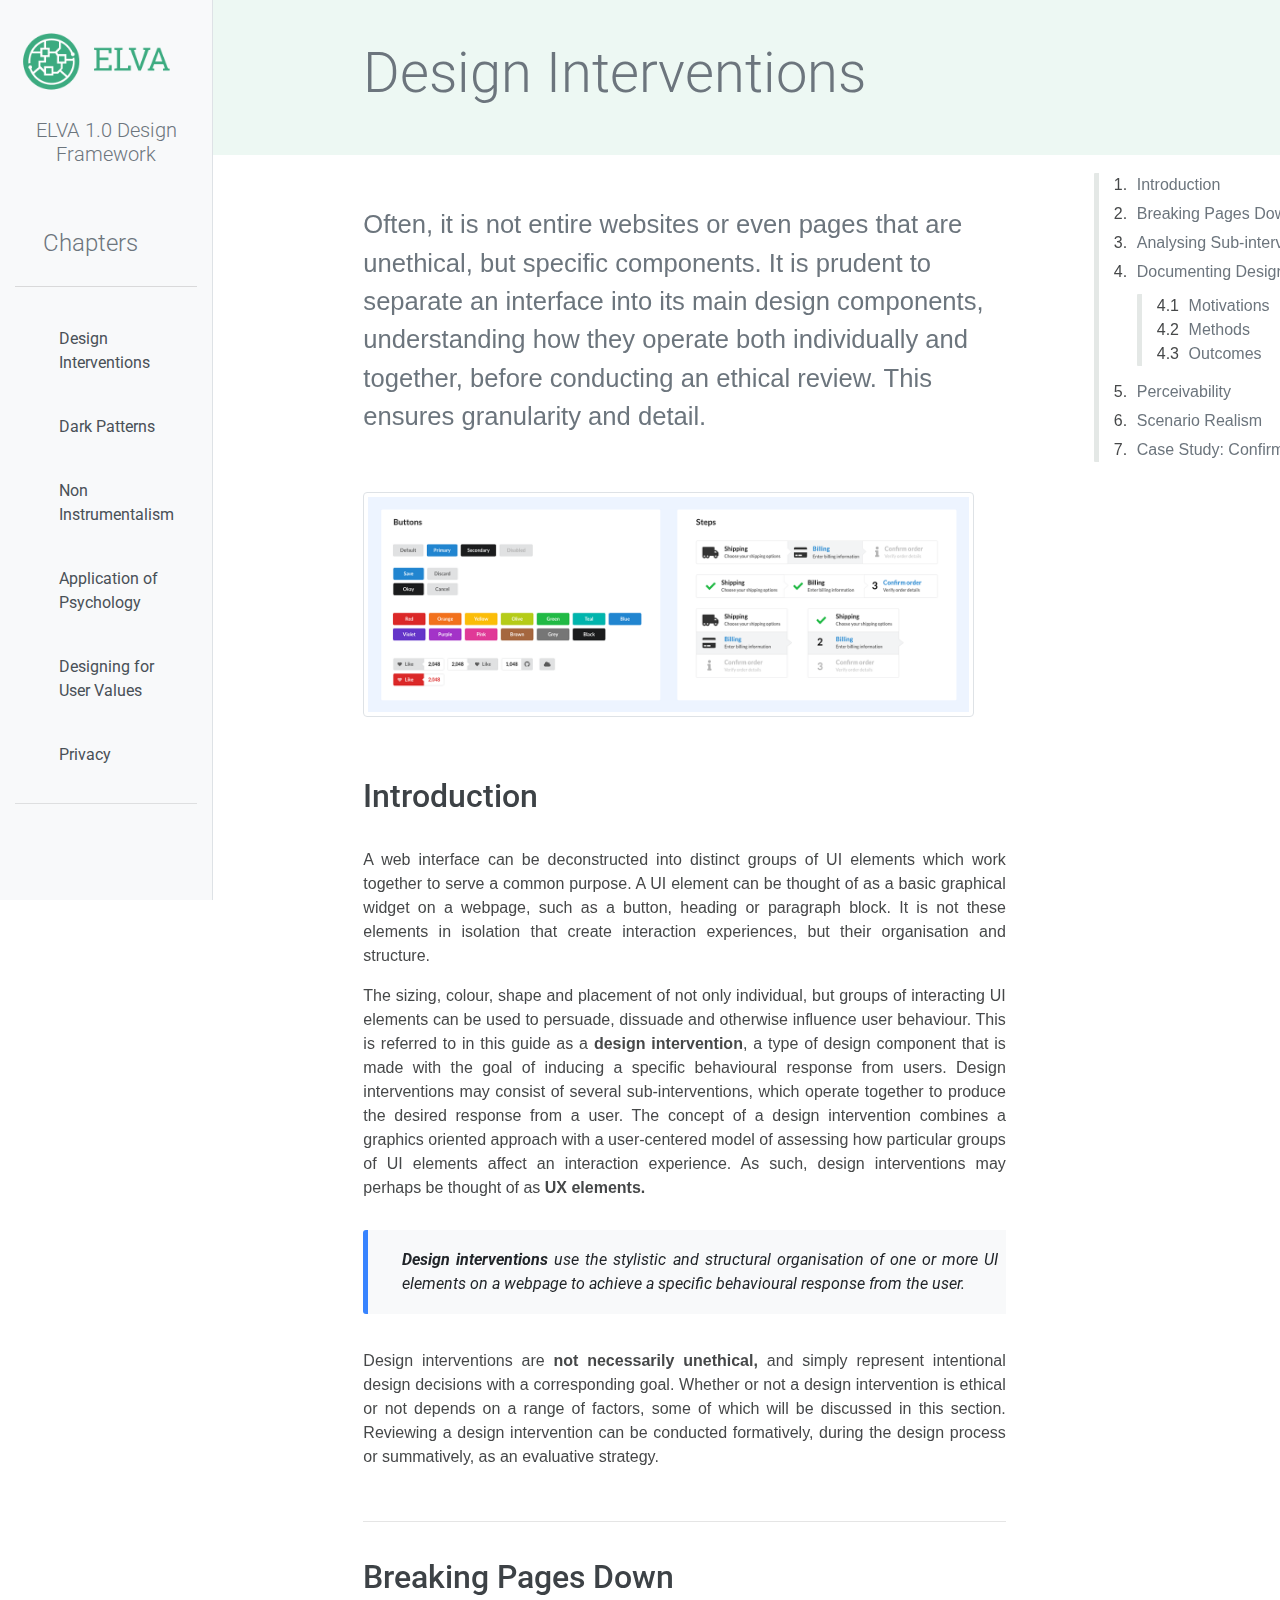
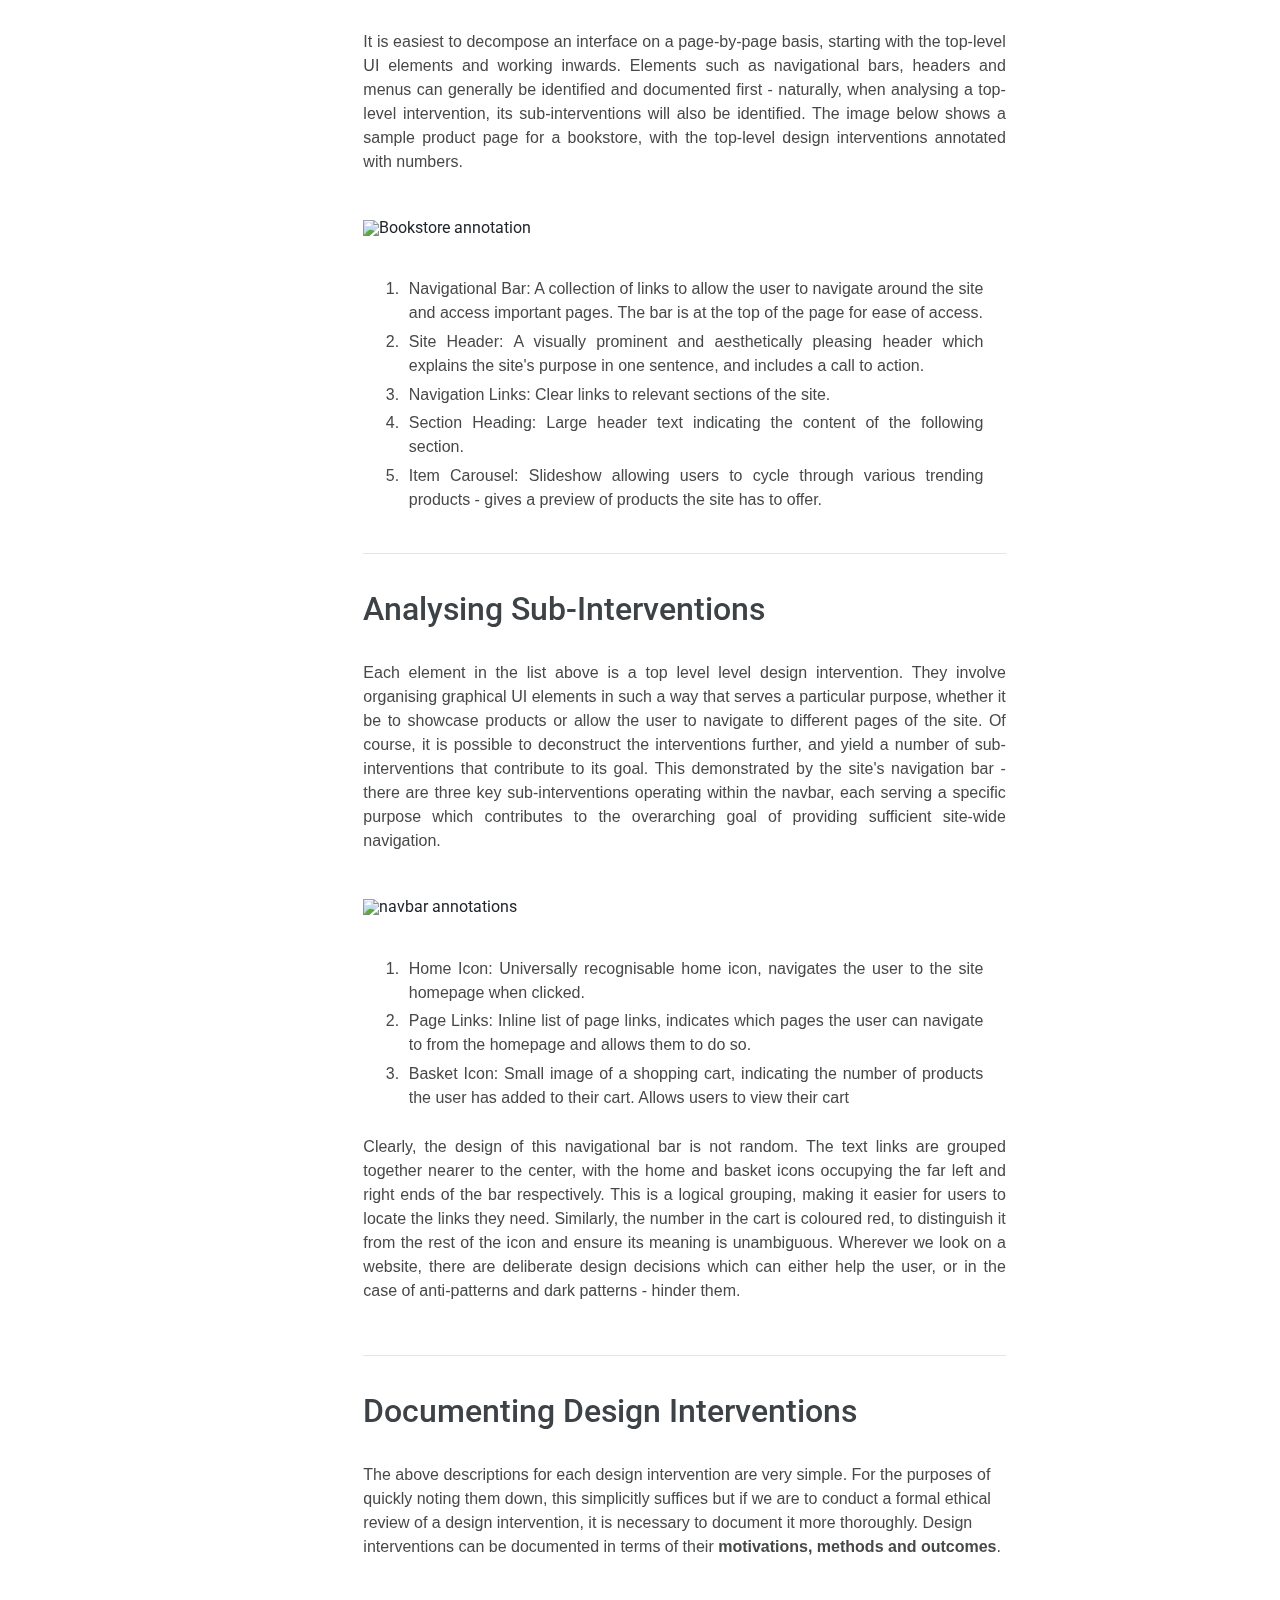
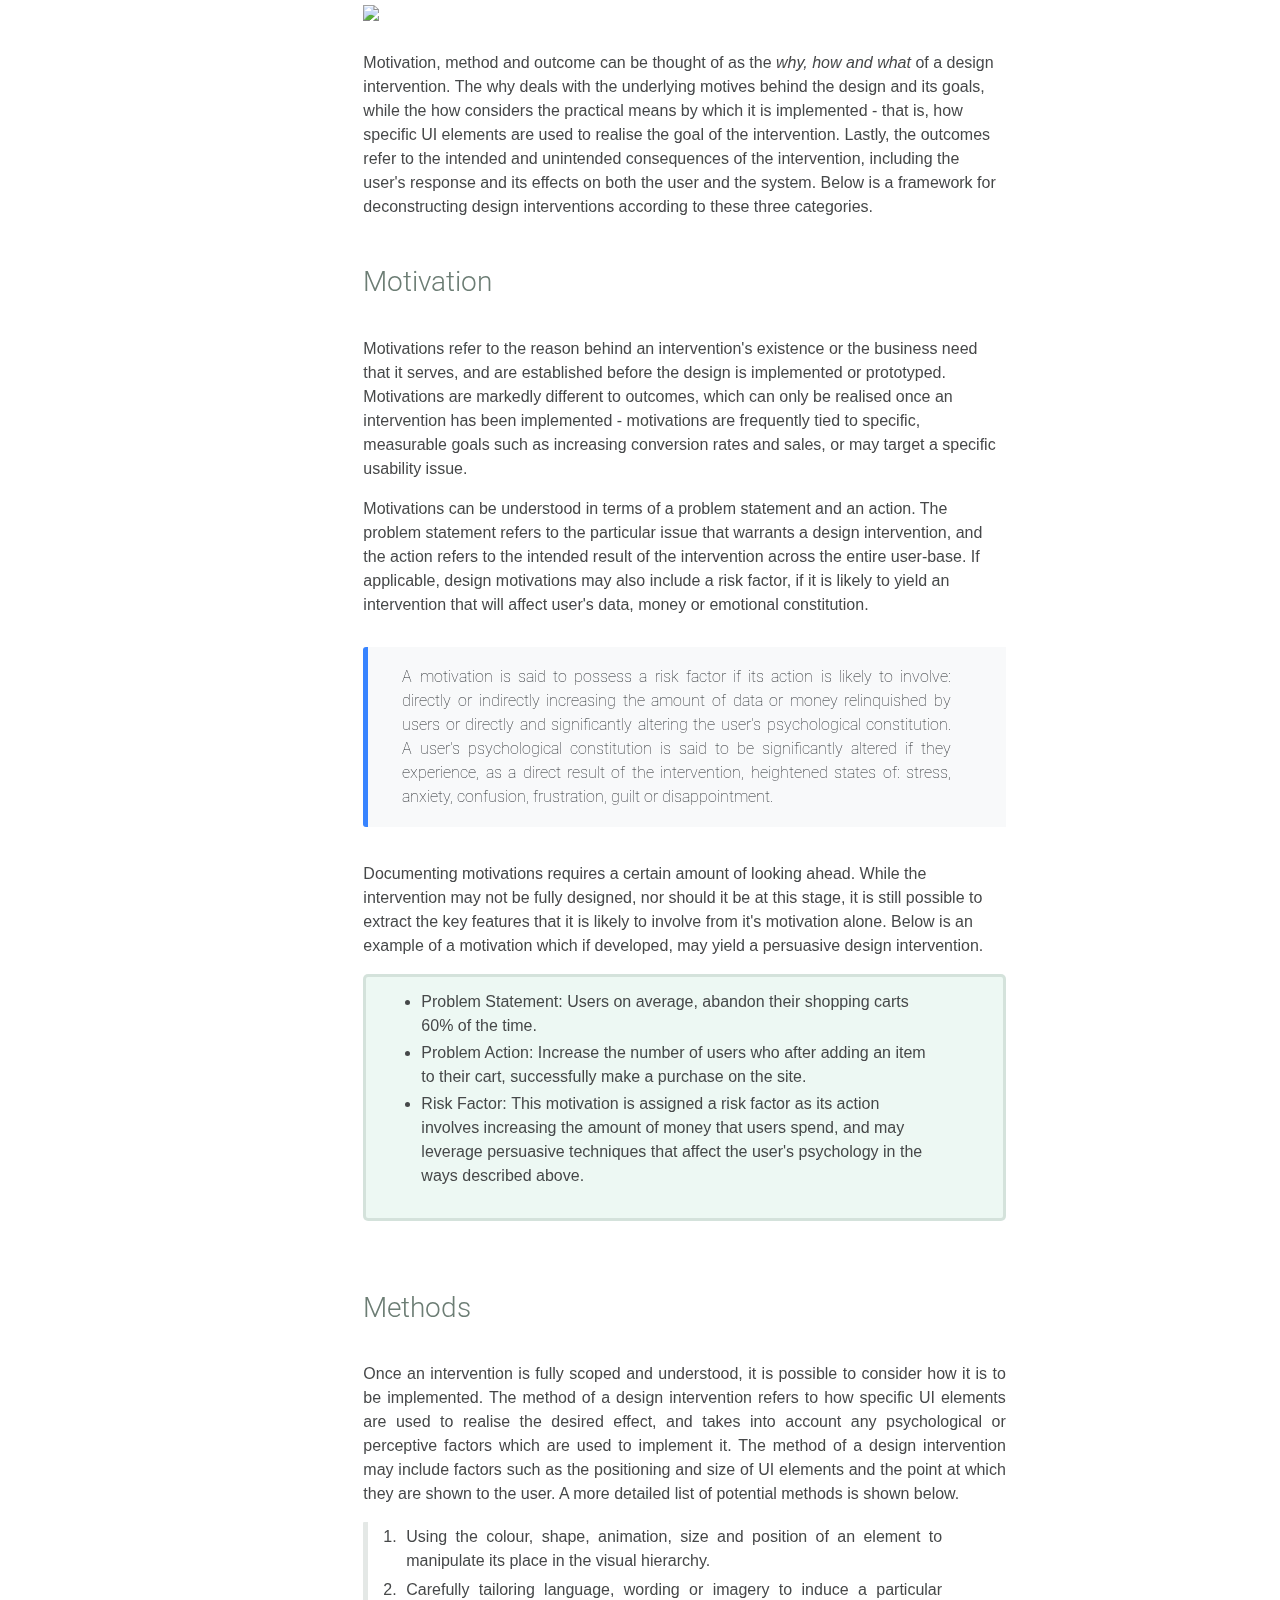
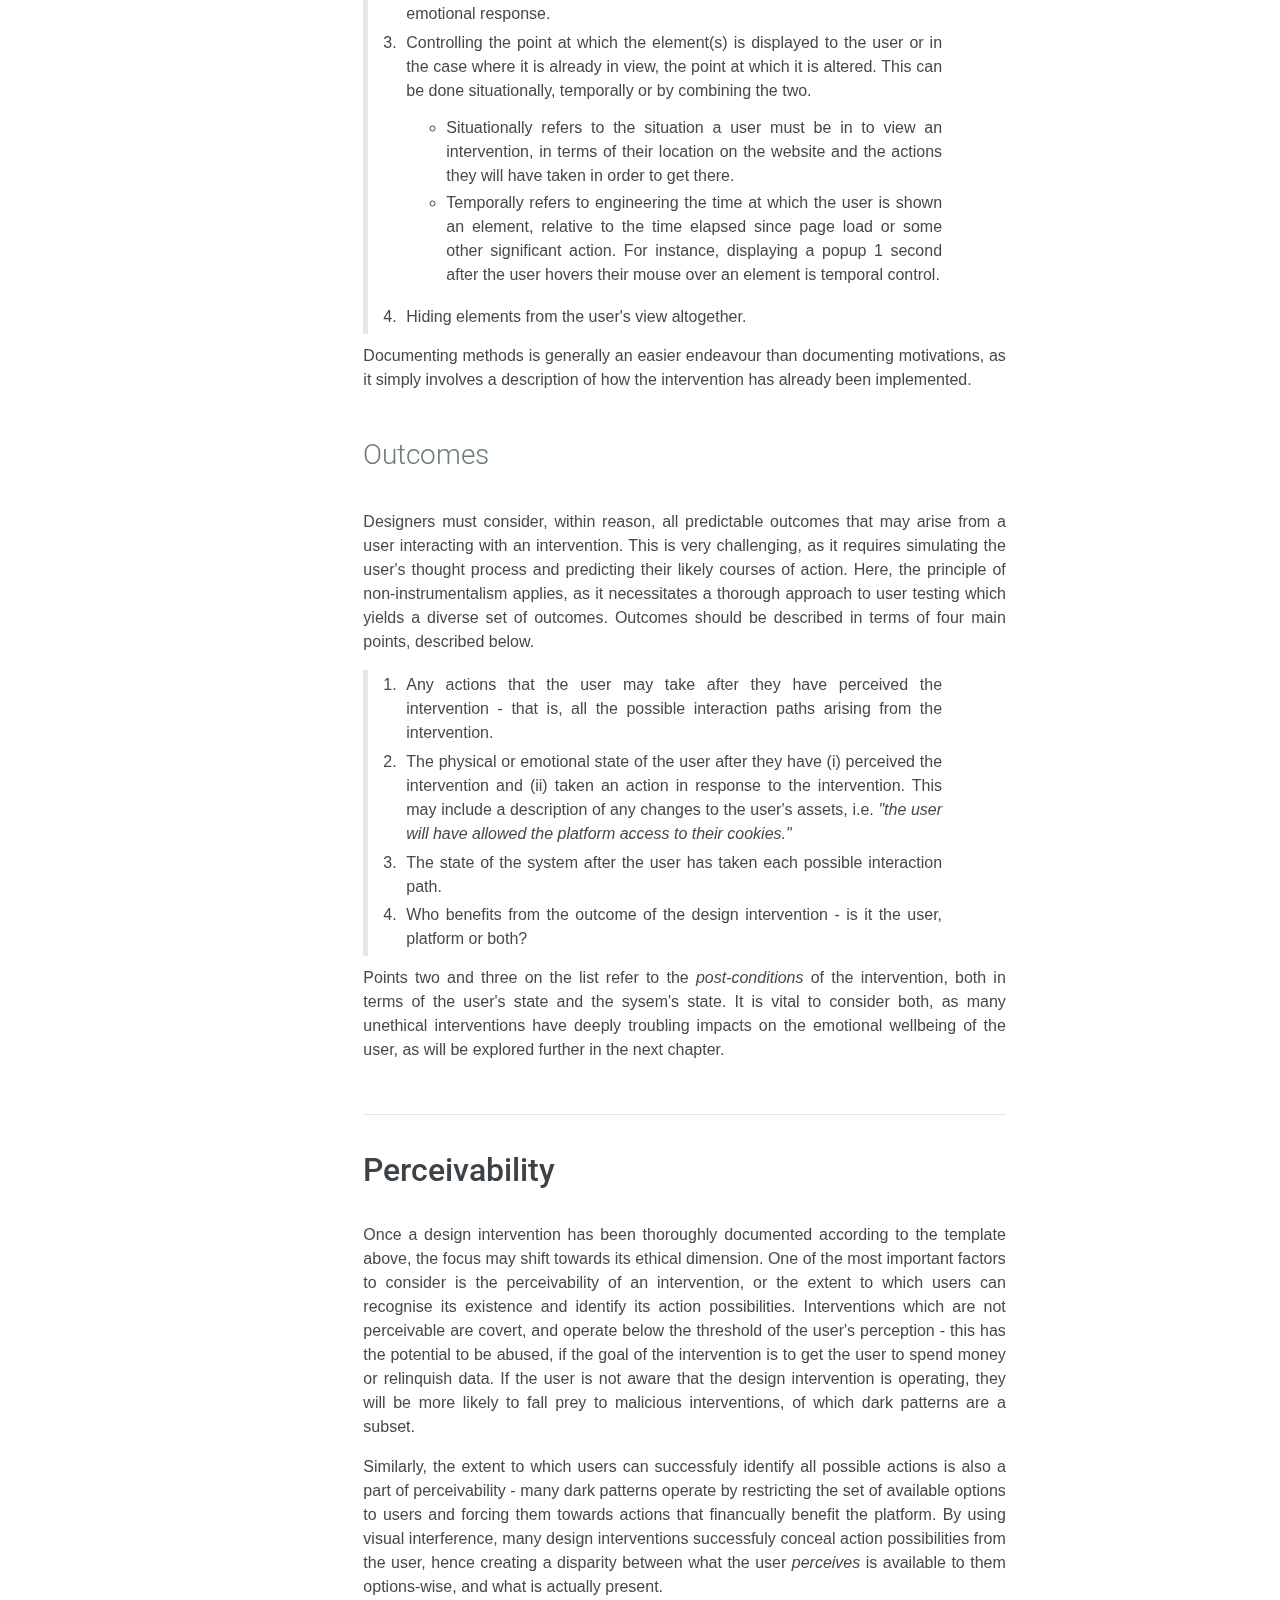
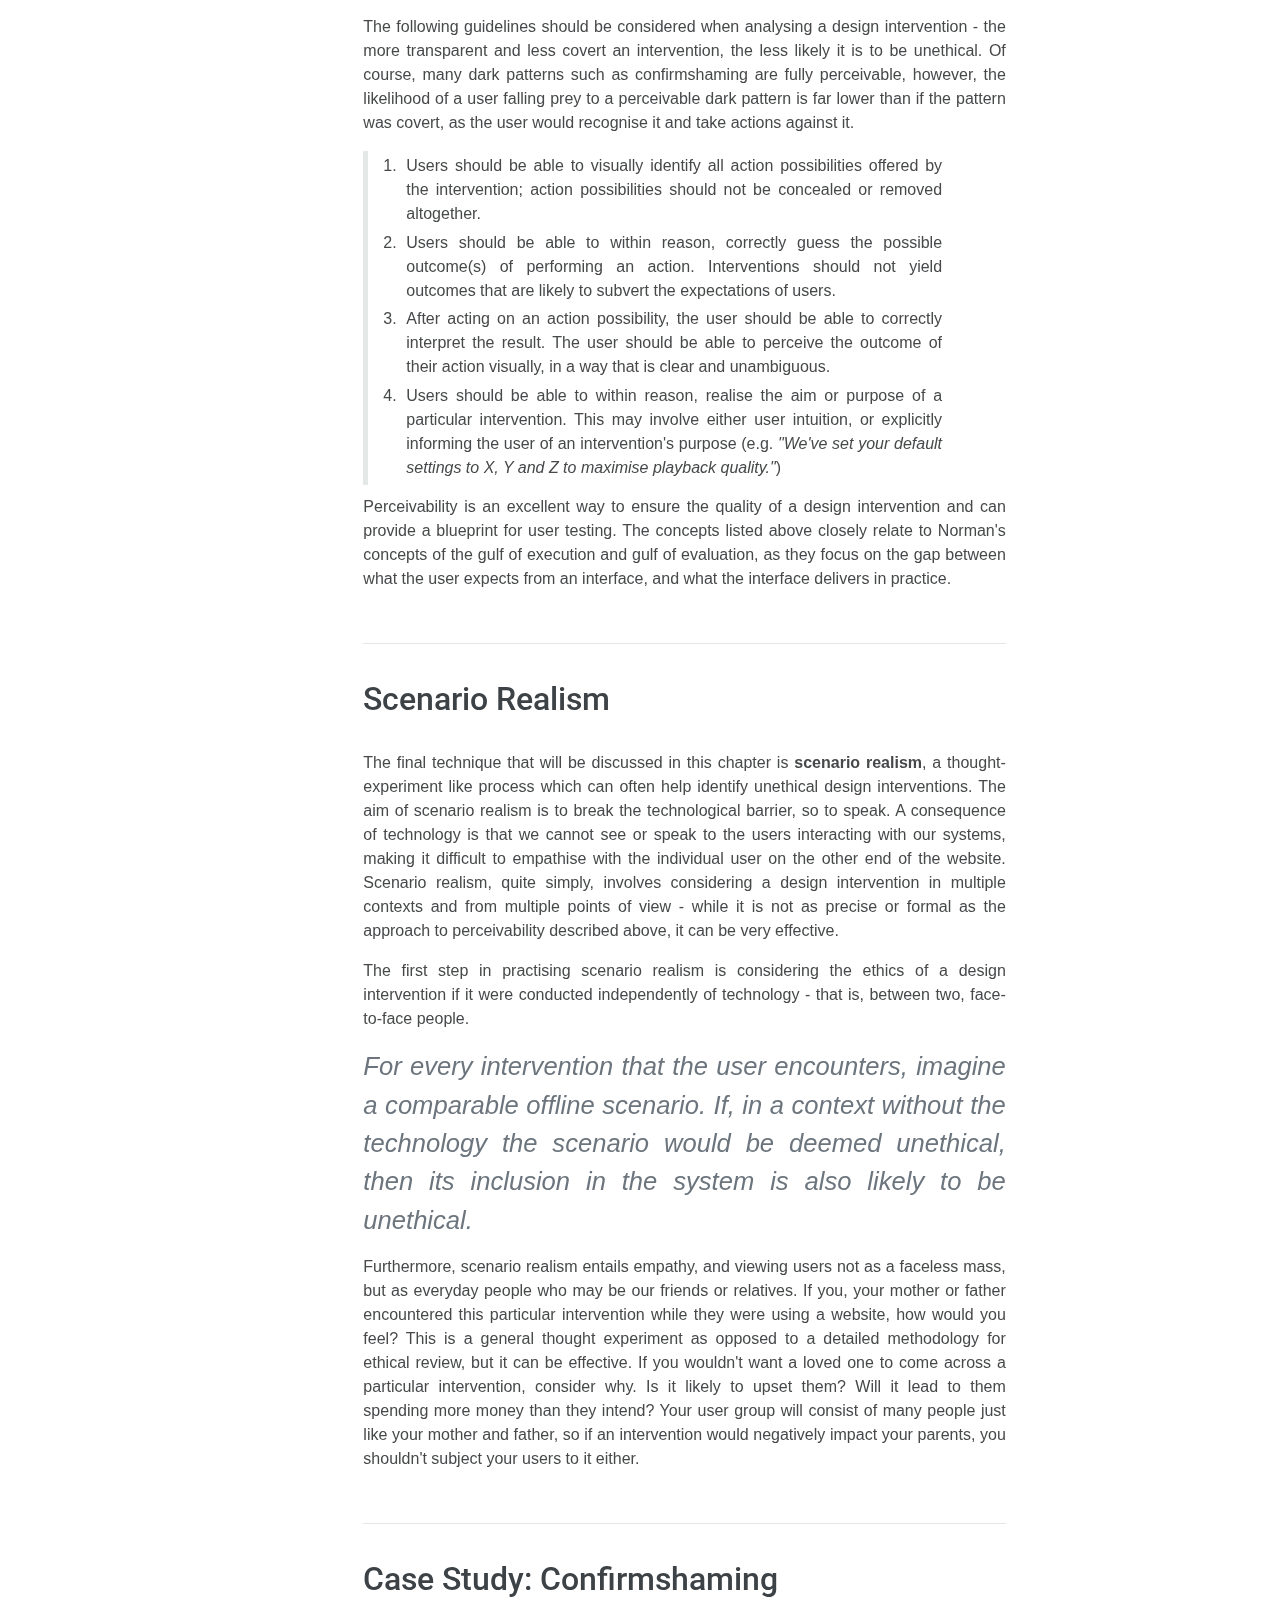
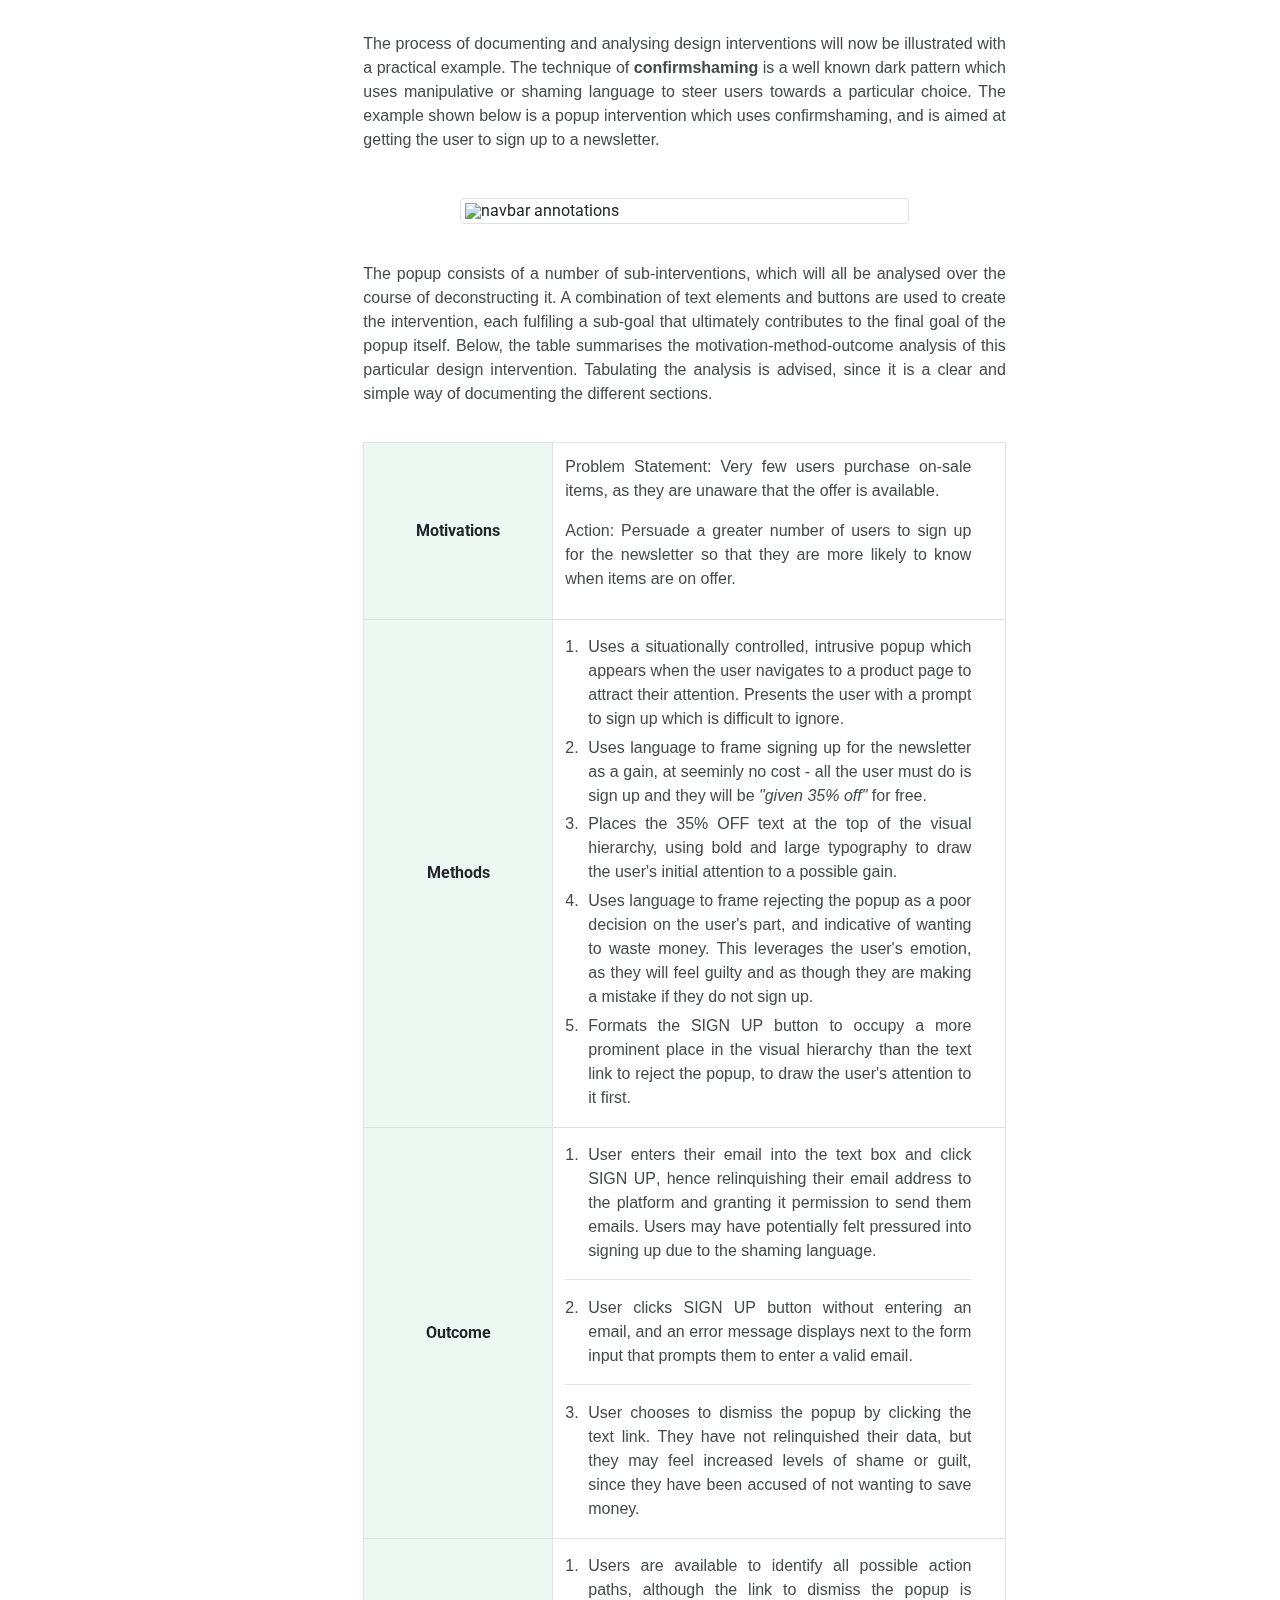
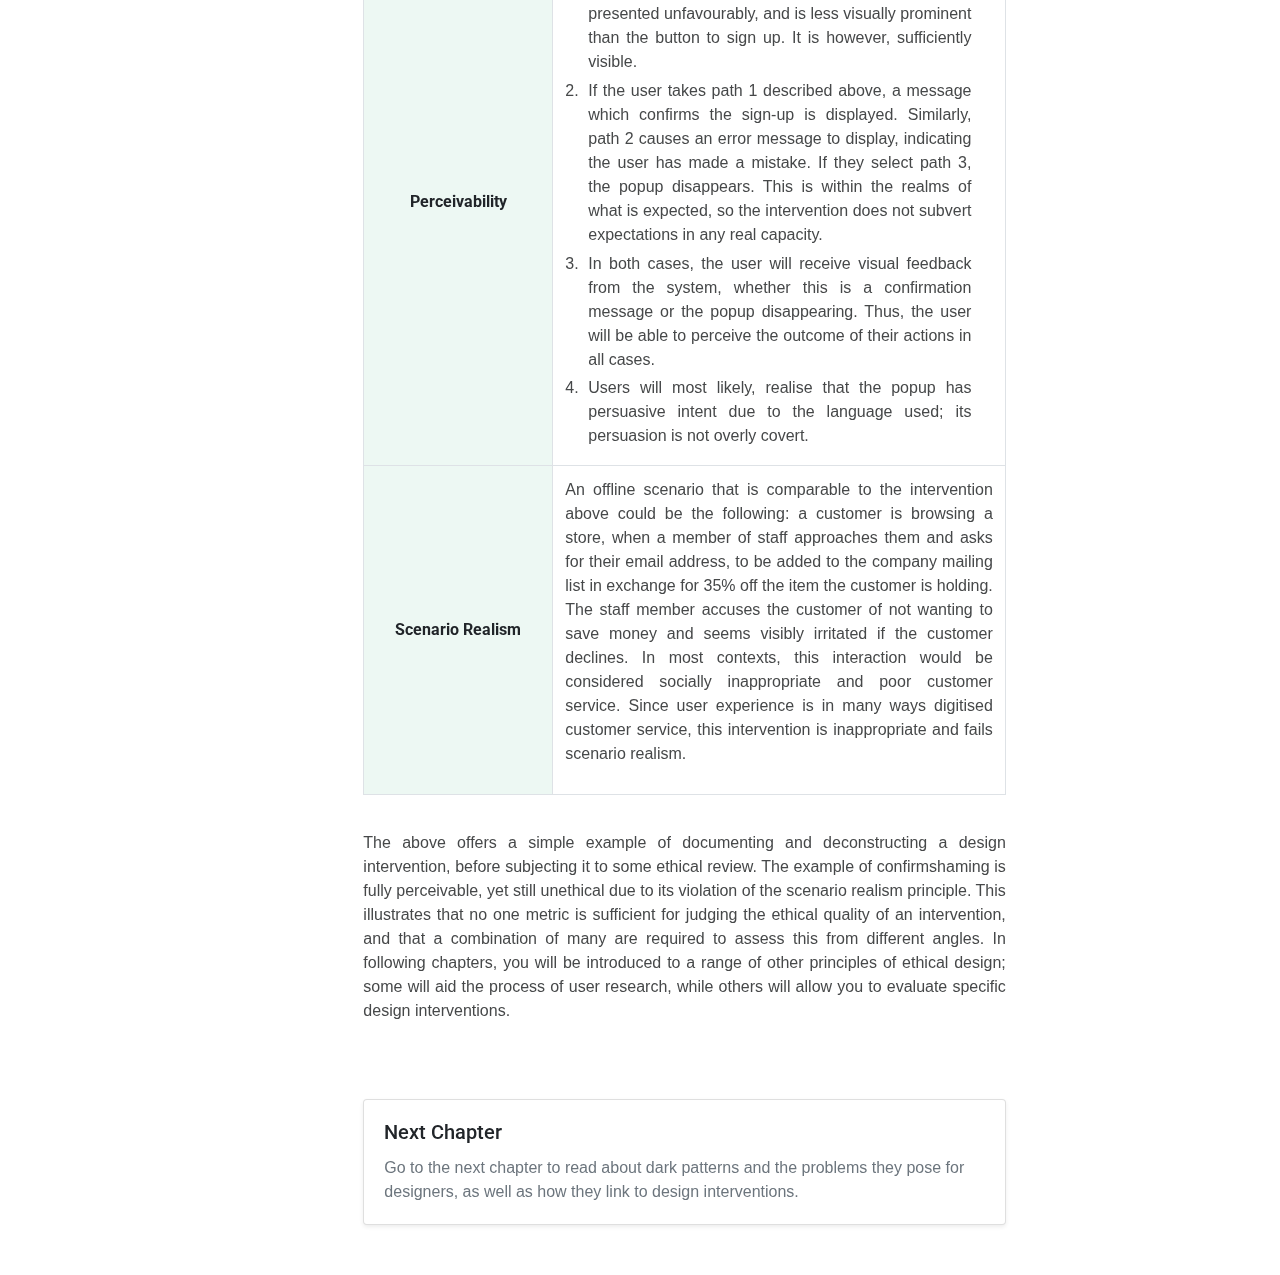
==== fundamentals/intro.html @ bd8322ea "first commit" ====
<!DOCTYPE html>
<html lang="en">
<head>
  <meta charset="utf-8">
  <title>ELVA Guide</title>
  <!-- Custom styles for this template -->

  <link rel="stylesheet" href="https://stackpath.bootstrapcdn.com/bootstrap/4.4.1/css/bootstrap.min.css" integrity="sha384-Vkoo8x4CGsO3+Hhxv8T/Q5PaXtkKtu6ug5TOeNV6gBiFeWPGFN9MuhOf23Q9Ifjh" crossorigin="anonymous">
  <link href="https://fonts.googleapis.com/css2?family=Roboto:wght@100;300;400;500&amp;display=swap" rel="stylesheet">
  <link href="../css/style.css" rel="stylesheet">
  <link href="css/simple-sidebar.css" rel="stylesheet">
  <link rel="stylesheet" href="https://use.fontawesome.com/releases/v5.7.0/css/all.css" integrity="sha384-lZN37f5QGtY3VHgisS14W3ExzMWZxybE1SJSEsQp9S+oqd12jhcu+A56Ebc1zFSJ" crossorigin="anonymous">
  <link href="//db.onlinewebfonts.com/c/0fadaa21fcac88ceee0bb8da992c221b?family=SalesforceSans-Regular" rel="stylesheet" type="text/css"/> 
  <link href="https://fonts.googleapis.com/css2?family=Work+Sans:wght@200;300;400&amp;display=swap" rel="stylesheet"> 
  <link href="https://fonts.googleapis.com/css2?family=Poppins:wght@200;300;400&amp;display=swap" rel="stylesheet"> 
</head>

<body>
        
<div class = "container-fluid">

        <div class = "row">

            <div class = "col-2">
                <div id = "sidebar-block"></div>
            </div>
            

            
            <!-- MAIN BODY -->
            <div class= "col-10">               
                <div data-spy="scroll" data-target="#scrollspy" data-offset="0"  >
                    <div style = "background-color: #68c59e1f;">
                        <div style = "padding-top:40px; padding-bottom:40px; padding-left:150px;">
                            <h1 class = " text-muted display-4"> Design Interventions</h1>
                        </div>                              
                    </div>
                    <div >
                        <div class = "row">
                            <div class = "col-9">
                                <div style = "width:100%; padding-left:150px;">
                                    <div class = "heading">
                                        <p class= "leading text-muted">
                                                Often, it is not entire websites or even pages that are unethical, but specific components. It is prudent to separate an interface into its main design components, 
                                                understanding how they operate both individually and together, before conducting an ethical review. This ensures granularity and detail.
                                        </p>
                                        <div id = "banner">
                                            <img  src="../images/intro/uikit.png" class=" img-fluid img-thumbnail" alt="UI Kit banner" style = "width:95%;">
                                        </div>
                                    </div>
                                        
                                    <div id = "item-1" class = "group text-justify">
                                        <div class = "header2">
                                            <h2  style = "font-weight: 500"> Introduction </h2>
                                        </div>
                                        <p>
                                            A web interface can be deconstructed into distinct groups of UI elements which work together to serve a common purpose. 
                                            A UI element can be thought of as a basic graphical widget on a webpage, such as a button, heading or paragraph block.
                                            It is not these elements in isolation that create interaction experiences, but their organisation and structure. 
                                        </p>
                                        <p>
                                            The sizing, colour, shape and placement of not only individual,  
                                            but groups of interacting UI elements can be used to persuade, dissuade and otherwise influence user behaviour. This is referred to in this guide as a <strong>design intervention</strong>, 
                                            a type of design component that is made with the goal of inducing a specific behavioural response from users.  Design interventions may consist of several sub-interventions, which operate together
                                            to produce the desired response from a user. The concept of a design intervention combines a graphics oriented approach with a user-centered model of assessing how particular groups of
                                            UI elements affect an interaction experience. As such, design interventions may perhaps be thought of as <strong>UX elements.</strong>
                                        </p>
                                        <div class="info-alert ">
                                                <div class = "flexbox d-flex flex-row align-items-center bg-light">
                                                    <div class="d-flex p-2">
                                                        <i class="fas fa-info-circle fa-2x" style = "color: rgb(56, 132, 255)"></i>
                                                    </div>
                                                    <div class ="d-flex p-2">
                                                        <em><strong>Design interventions</strong> use the stylistic and structural organisation of one or more UI elements on a webpage to achieve a specific behavioural response from the user.</em>
                                                    </div>     
                                                </div>
                                        </div>
                                        <p> 
                                            Design interventions are <strong> not necessarily unethical, </strong> and simply represent intentional design decisions with a corresponding goal. Whether or not a design intervention
                                            is ethical or not depends on a range of factors, some of which will be discussed in this section. Reviewing a design intervention can be conducted formatively, during the design process or summatively, as an evaluative strategy.
                                        </p>
                                    </div>

                                    <hr >

                                    <div  id = "item-2" class = "group text-justify" >
                                        <div class = "header2">
                                            <h2> Breaking Pages Down </h2>
                                        </div>
                                        <p> 
                                            It is easiest to decompose an interface on a page-by-page basis, starting with the top-level UI elements and working inwards. Elements such as navigational bars, headers and
                                            menus can generally be identified and documented first - naturally, when analysing a top-level intervention, its sub-interventions will also be identified. The image below shows 
                                            a sample product page for a bookstore, with the top-level design interventions annotated with numbers.
                                        </p>
                                        <div class = "figure">
                                            <img src="../images/intro/bookstore.png" class="  figure-img img-fluid" alt="Bookstore annotation" id = "inline-image">
                                            <ol class = "mx-auto annotations" style = "width:93%">
                                                <li><strong>Navigational Bar:</strong> A collection of links to allow the user to navigate around the site and access important pages. The bar is at the top of the page for ease of access.</li>
                                                <li><strong>Site Header: </strong>A visually prominent and aesthetically pleasing header which explains the site's purpose in one sentence, and includes a call to action. </li>
                                                <li><strong>Navigation Links: </strong> Clear links to relevant sections of the site. </li>
                                                <li><strong>Section Heading: </strong> Large header text indicating the content of the following section. </li>
                                                <li><strong>Item Carousel: </strong> Slideshow allowing users to cycle through various trending products - gives a preview of products the site has to offer. </li>
                                            </ol>
                                        </div>
                                    </div>

                                    <hr>

                                    <div id = "item-3" class = "group text-justify">
                                        <div class = "header2">
                                                <h2 > Analysing Sub-Interventions </h2>
                                        </div>
                                        <p> Each element in the list above is a top level level design intervention. They involve organising graphical UI elements in such a way that serves a particular purpose, whether it be to
                                            showcase products or allow the user to navigate to different pages of the site. Of course,
                                            it is possible to deconstruct the interventions further, and yield a number of sub-interventions that contribute to its goal. This demonstrated by the site's navigation bar - there are three key 
                                            sub-interventions operating within the navbar, each serving a specific purpose which contributes to the overarching goal of providing sufficient site-wide navigation.
                                        </p>
                                        <div class = "figure">
                                            <img src="../images/intro/nav.png" id = "inline-image" class="figure-img img-fluid" alt="navbar annotations" >
                                            <ol class = "mx-auto annotations" style = "width:93%">
                                                <li><strong>Home Icon:</strong> Universally recognisable home icon, navigates the user to the site homepage when clicked. </li>
                                                <li><strong>Page Links: </strong> Inline list of page links, indicates which pages the user can navigate to from the homepage and allows them to do so.   </li>
                                                <li><strong>Basket Icon: </strong> Small image of a shopping cart, indicating the number of products the user has added to their cart. Allows users to view their cart </li>
                                                
                                            </ol>
                                        </div>
                                        <p style = "padding-top: 20px;">
                                            Clearly, the design of this navigational bar is not random. The text links are grouped together nearer to the center, with the home and basket icons occupying the far left and right ends of the bar
                                            respectively. This is a logical grouping, making it easier for users to locate the links they need. Similarly, the number in the cart is coloured red, to distinguish it from the rest of the icon and ensure
                                            its meaning is unambiguous. Wherever we look on a website, there are deliberate design decisions which can either help the user, or in the case of anti-patterns and dark patterns - hinder them. 
                                        </p>

                                    </div>

                                    <hr>
                                    <div  id = "item-4" class= " motivations group ">
                                        <div class = "header2" >
                                                <h2> Documenting Design Interventions </h2>
                                        </div>

                                        <p> The above descriptions for each design intervention are very simple. For the purposes of quickly noting them down, this simplicitly suffices but if we are to conduct a formal ethical review
                                            of a design intervention, it is necessary to document it more thoroughly. Design interventions can be documented in terms of their <strong>motivations, methods and outcomes</strong>.
                                        </p>
                                        <img class = "img-fluid" id= "inline-image" src ="../images/intro/mmo.png">
                                        <p>
                                            Motivation, method and outcome can be thought of as the <em>why, how and what</em> of a design intervention. The why deals with the underlying motives behind the design and its goals, while the how considers the practical means
                                            by which it is implemented - that is, how specific UI elements are used to realise the goal of the intervention. Lastly, the outcomes refer to the intended and unintended consequences of the intervention, including the 
                                            user's response and its effects on both the user and the system. Below is a framework for deconstructing design interventions according to these three categories.
                                        </p>
                                
                                        <h3 id = "item-41" > Motivation </h3>
                                        <p>
                                            Motivations refer to the reason behind an intervention's existence or the business need that it serves, and are established before the design is implemented or prototyped. Motivations are markedly different to outcomes, which can only be realised once an 
                                            intervention has been implemented - motivations are frequently tied to specific, measurable goals such as increasing conversion rates and sales, or may target a specific usability issue.
                                        </p>

                                        <p>
                                            Motivations can be understood in terms of a problem statement and an action. The problem statement refers to the particular issue that warrants a design intervention, and the action refers to the intended result of the intervention across the entire user-base.
                                            If applicable, design motivations may also include a risk factor, if it is likely to yield an intervention that will affect user's data, money or emotional constitution.
                                            
                                        </p>
                                        <div class="info-alert ">
                                            <div class = " annotations flexbox d-flex flex-row align-items-center bg-light">
                                                <div class="d-flex p-2">
                                                    <i class="fas fa-info-circle fa-2x" style = "color: rgb(56, 132, 255)"></i>
                                                </div>
                                                <div style = "width:90%;" class =" para d-flex p-2 text-justify">
                                                    A motivation is said to possess a risk factor if its action is likely to involve: directly or indirectly increasing the amount of data or money relinquished by users or directly and significantly altering the user's psychological constitution. 
                                                        A user's psychological constitution is said to be significantly altered if they experience, as a direct result of the intervention, heightened states of: stress, anxiety, confusion, frustration, guilt  or disappointment.
                                                </div>     
                                            </div>
                                        </div>
                                        <p>
                                            Documenting motivations requires a certain amount of looking ahead. While the intervention may not be fully designed, nor should it be at this stage, it is still possible to extract the key features that it is likely to involve from it's motivation alone.
                                            Below is an example of a motivation which if developed, may yield a persuasive design intervention.
                                        </p>
                                        <div class = "example">
                                            <div class = "example-content">
                                                <ul class = "annotations">
                                                    <li><strong> Problem Statement: </strong>Users on average, abandon their shopping carts 60% of the time.</li>
                                                    <li><strong> Problem Action: </strong>Increase the number of users who after adding an item to their cart, successfully make a purchase on the site. </li>
                                                    <li> <strong>Risk Factor: </strong> This motivation is assigned a risk factor as its action involves increasing the amount of money that users spend, and may leverage persuasive techniques that affect the user's psychology in the ways described above.</li>
                                                </ul>
                                            </div>
                                        </div>
                                    </div>
                                    <div class = "methods text-justify" >
                                        <h3 id = "item-42" style = "font-weight:300;"> Methods </h3>
                                        <p >
                                            Once an intervention is fully scoped and understood, it is possible to consider how it is to be implemented. The method of a design intervention refers to how specific UI elements are used to realise the desired effect, and takes into account any psychological or perceptive factors
                                            which are used to implement it. The method of a design intervention may include factors such as the positioning and size of UI elements and the point at which they are shown to the user. A more detailed list of potential methods
                                            is shown below.
                                        </p>
                                        <div class = "list-eg annotations d-flex align-items-center">
                                            <div class = "example-content">
                                                <ol>
                                                    <li>
                                                        Using the colour, shape, animation, size and position of an element to manipulate its place in the visual hierarchy.
                                                    </li>
                                                    <li>
                                                        Carefully tailoring language, wording or imagery to induce a particular emotional response.
                                                    </li>
                                                    <li>
                                                        Controlling the point at which the element(s) is displayed to the user or in the case where it is already in view, the point at which it is altered.
                                                        This can be done situationally, temporally or by combining the two.
                                                        <ul>
                                                            <li>
                                                                <strong>Situationally</strong> refers to the situation a user must be in to view an intervention, in terms of their location on the website and the actions they will have taken in order to get there.
                                                            </li>
                                                            <li>
                                                                <strong>Temporally</strong> refers to engineering the time at which the user is shown an element, relative to the time elapsed since page load or some other significant action. For instance, displaying a popup 1 second after the user hovers their mouse over an element is temporal control.
                                                            </li>
                                                        </ul>
                                                    </li>
                                                    <li>
                                                        Hiding elements from the user's view altogether.
                                                    </li>
                                                </ol>
                                            </div>
                                        </div>
                                        <p>
                                            Documenting methods is generally an easier endeavour than documenting motivations, as it simply involves a description of how the intervention has already been implemented.
                                        </p>
                                    </div>
                                    <div id = "item-43" class = "outcomes text-justify" style = "padding-bottom:20px;">
                                        <h3 > Outcomes </h3>
                                        <p>
                                            Designers must consider, within reason, all predictable outcomes that may arise from a user interacting with an intervention. This is very challenging, as it requires simulating the user's thought process
                                            and predicting their likely courses of action. Here, the principle of non-instrumentalism applies, as it necessitates a thorough approach to user testing which yields a diverse set of outcomes. Outcomes should be
                                            described in terms of four main points, described below.
                                        </p>

                                        <div class = "list-eg ">
                                            <div class = "example-content  d-flex align-items-center">
                                                <ol>
                                                    <li>
                                                        Any actions that the user may take after they have perceived the intervention - that is, all the possible interaction paths arising from the intervention.
                                                    </li>
                                                    <li>
                                                        The physical or emotional state of the user after they have (i) perceived the intervention and (ii) taken an action in response to the intervention. This may include a description of any changes to the user's assets, i.e. <em>"the user will have allowed the platform access to their cookies."</em>
                                                    </li>
                                                    <li>
                                                        The state of the system after the user has taken each possible interaction path.
                                                    </li>
                                                    <li>
                                                        Who benefits from the outcome of the design intervention - is it the user, platform or both?
                                                    </li>
                                                </ol>
                                            </div>

                                        </div>
                                        <p>
                                            Points two and three on the list refer to the <em>post-conditions</em> of the intervention, both in terms of the user's state and the sysem's state. It is vital to consider both, as many unethical interventions have deeply troubling impacts on the 
                                            emotional wellbeing of the user, as will be explored further in the next chapter.
                                        </p>
                                    </div>
                                    <hr>
                                    <div id = "item-5" class = "perceivability group text-justify">
                                        <div class = "header2">
                                            <h2>Perceivability</h2>
                                        </div>
                                        <p>
                                            Once a design intervention has been thoroughly documented according to the template above, the focus may shift towards its ethical dimension. One of the most important factors to consider is the perceivability of an
                                            intervention, or the extent to which users can recognise its existence and identify its action possibilities. Interventions which are not perceivable are covert, and operate below the threshold of the user's perception - this 
                                            has the potential to be abused, if the goal of the intervention is to get the user to spend money or relinquish data. If the user is not aware that the design intervention is operating, they will be more likely to fall prey to 
                                            malicious interventions, of which dark patterns are a subset.
                                        </p>
                                        <p>
                                            Similarly, the extent to which users can successfuly identify all possible actions is also a part of perceivability - many dark patterns operate by restricting the set of available options to users and forcing them towards
                                            actions that financually benefit the platform. By using visual interference, many design interventions successfuly conceal action possibilities from the user, hence creating a disparity between what the user <em>perceives</em>
                                            is available to them options-wise, and what is actually present.
                                        </p>
                                        <p>
                                            The following guidelines should be considered when analysing a design intervention - the more transparent and less covert an intervention, the less likely it is to be unethical. Of course, many dark patterns such as confirmshaming
                                            are fully perceivable, however, the likelihood of a user falling prey to a perceivable dark pattern is far lower than if the pattern was covert, as the user would recognise it and take actions against it.
                                        </p>
                                        <div class = "list-eg ">
                                            <div class = "example-content  d-flex align-items-center">
                                                <ol>
                                                    <li>
                                                        Users should be able to visually identify all action possibilities offered by the intervention; action possibilities should not be concealed or removed altogether.
                                                    </li>
                                                    <li>
                                                        Users should be able to within reason, correctly guess the possible outcome(s) of performing an action. Interventions should not yield outcomes that are likely to subvert the expectations of users.
                                                    </li>
                                                    <li>
                                                        After acting on an action possibility, the user should be able to correctly interpret the result. The user should be able to perceive the outcome of their action visually, in a way that is clear and unambiguous. 
                                                    </li>
                                                    <li>
                                                        Users should be able to within reason, realise the aim or purpose of a particular intervention. This may involve either user intuition, or explicitly informing the user of an intervention's purpose (e.g. <em>"We've set your default settings to X, Y and Z to maximise playback quality."</em>)
                                                    </li>
                                                </ol>
                                            </div>
                                        </div>

                                        <p>
                                            Perceivability is an excellent way to ensure the quality of a design intervention and can provide a blueprint for user testing. The concepts listed above closely relate to Norman's concepts of the 
                                            gulf of execution and gulf of evaluation, as they focus on the gap between what the user expects from an interface, and what the interface delivers in practice.
                                        </p>
                                    </div>
                                    <hr>
                                    <div id = "item-6" class = "reviews group text-justify">
                                        <div class = "header2">
                                            <h2>Scenario Realism</h2>
                                        </div>
                                        <p>
                                            The final technique that will be discussed in this chapter is <strong>scenario realism</strong>, a thought-experiment like process which can often help identify unethical design interventions. 
                                            The aim of scenario realism is to break the technological barrier, so to speak. A consequence of technology is that we cannot see or speak to the users interacting with our systems, making it
                                            difficult to empathise with the individual user on the other end of the website. Scenario realism, quite simply, involves considering a design intervention in multiple contexts and from multiple points of view - 
                                            while it is not as precise or formal as the approach to perceivability described above, it can be very effective.

                                            <p>The first step in practising scenario realism is considering the ethics of a design intervention if it were conducted independently of technology - that is, between two, face-to-face people.</p>

                                            <p class ="leader text-muted"><em>For every intervention that the user encounters, imagine a comparable offline scenario. If, in a context without the technology the scenario would be deemed unethical, then its inclusion in the system is also likely to be unethical.</em></p>
                                        
                                            <p> Furthermore, scenario realism entails empathy, and viewing users not as a faceless mass, but as everyday people who may be our friends or relatives. If you, your mother or father encountered this particular intervention while they were using a website, how would you feel?  
                                                This is a general thought experiment as opposed to a detailed methodology for ethical review, but it can be effective. If you wouldn't want a loved one to come across a particular intervention, consider why. Is it likely to upset them? Will it lead to them spending more money than they intend? 
                                                Your user group will consist of many people just like your mother and father, so if an intervention would negatively impact your parents, you shouldn't subject your users to it either.
                                            </p>
                                        </p>
                                    </div>
                                    <hr>
                                    <div id ="item-7" class = "case-study group text-justify">
                                        <div class = "header2">
                                                <h2>Case Study: Confirmshaming</h2>
                                        </div>
                                        <p> 
                                            The process of documenting and analysing design interventions will now be illustrated with a practical example. The technique of <strong>confirmshaming</strong> is a well known dark pattern which uses 
                                            manipulative or shaming language to steer users towards a particular choice. The example shown below is a popup intervention which uses confirmshaming, and is aimed at getting the user to sign up to a newsletter.
                                        </p>

                                        <div class = "figure d-flex justify-content-center" style = "padding-top:30px; padding-bottom:30px;">
                                            <img src="../images/intro/confirmshaming.png" style = "width:70%" class="figure-img img-fluid img-thumbnail" alt="navbar annotations" >
                                        </div>

                                        <p>The popup consists of a number of sub-interventions, which will all be analysed over the course of deconstructing it. A combination of text elements and buttons are used to create the intervention, each fulfiling a sub-goal 
                                            that ultimately contributes to the final goal of the popup itself. Below, the table summarises the motivation-method-outcome analysis of this particular
                                            design intervention. Tabulating the analysis is advised, since it is a clear and simple way of documenting the different sections.
                                        </p>

                                        <div style = "padding-top:20px; padding-bottom:20px;" class = "deconstruction-table">

                                            <table class="table table-bordered text-justify" >
                                                <tbody >
                                                    <tr >
                                                        <th scope="row" style = "width:25%cm;" class = "table-fill text-center align-middle" >Motivations</th>
                                                        <td>    
                                                            <div style = "width:95%;">
                                                                <p style =  "font-weight:100; ">
                                                                    <strong>Problem Statement:</strong> Very few users purchase on-sale items, as they are unaware that the offer is available. 
                                                                </p>
                                                                <p style =  "font-weight:100;">
                                                                    <strong>Action:</strong> Persuade a greater number of users to sign up for the newsletter so that they are more likely to know when items are on offer.
                                                                </p>
                                                            </div>

                                                        </td>
                                                    </tr>
                                                    <tr>
                                                        <th scope="row" style = "width:5cm;" class = " table-fill text-center align-middle " >Methods</th>
                                                        <td>
                                                            <ol style =  "font-weight:100; width:95%">
                                                                <li> Uses a <strong>situationally controlled</strong>, intrusive popup which appears when the user navigates to a product page to attract their attention. Presents the user with a prompt to sign up which is difficult to ignore.</li>
                                                                <li> Uses language to frame signing up for the newsletter as a gain, at seeminly no cost - all the user must do is sign up and they will be <em>"given 35% off"</em> for free.</li>
                                                                <li> Places the <strong>35% OFF</strong> text at the top of the visual hierarchy, using bold and large typography to draw the user's initial attention to a possible gain. </li>
                                                                <li> Uses language to frame rejecting the popup as a poor decision on the user's part, and indicative of wanting to waste money. This leverages the user's emotion, as they will feel guilty and as though they are making a mistake if they do not sign up. </li>
                                                                <li> Formats the <strong>SIGN UP</strong> button to occupy a more prominent place in the visual hierarchy than the text link to reject the popup, to draw the user's attention to it first.</li>
                                                            </ol>
                                                        </td>
                                                    </tr>
                                                    <tr>
                                                        <th scope="row" style = "width:5cm;" class = "table-fill text-center align-middle" >Outcome</th>
                                                        <td>
                                                            <ol style =  "font-weight:100;width:95%;">
                                                                <li> User enters their email into the text box and click <strong>SIGN UP</strong>, hence relinquishing their email address to the platform and granting it permission to send them emails. Users may have potentially felt pressured into signing up due to the shaming language.  </li>
                                                                <hr>
                                                                <li> User clicks <strong>SIGN UP</strong> button without entering an email, and an error message displays next to the form input that prompts them to enter a valid email.</li> 
                                                                <hr>
                                                                <li> User chooses to dismiss the popup by clicking the text link. They have not relinquished their data, but they may feel increased levels of shame or guilt, since they have been accused of not wanting to save money. </li>

                                                            </ol>
                                                        </td>
                                                    </tr>
                                                    <tr>
                                                        <th scope="row" style = "width:5cm;" class = "table-fill text-center align-middle" >Perceivability</th>
                                                        <td>
                                                            <ol style =  "font-weight:100;width:95%;">
                                                                <li> Users are available to identify all possible action paths, although the link to dismiss the popup is presented unfavourably, and is less visually prominent than the button to sign up. It is however, sufficiently visible.  </li>
                                                                
                                                                <li> If the user takes path 1 described above, a message which confirms the sign-up is displayed. Similarly, path 2 causes an error message to display, indicating the user has made a mistake. If they select path 3, the popup disappears.  This is within the realms of what is expected, so the intervention does not subvert expectations in any real capacity.  </li>
                                                                <li> In both cases, the user will receive visual feedback from the system, whether this is a confirmation message or the popup disappearing. Thus, the user will be able to perceive the outcome of their actions in all cases. </li>
                                                                <li> Users will most likely, realise that the popup has persuasive intent due to the language used; its persuasion is not overly covert.</li>
                                                            </ol>
                                                        </td>
                                                    </tr>
                                                    <tr>
                                                        <th scope="row" style = "width:5cm;" class = "table-fill text-center align-middle" >Scenario Realism</th>
                                                        <td>
                                                            <p style =  "font-weight:100;">
                                                                An offline scenario that is comparable to the intervention above could be the following: a customer is browsing a store, when a member of staff approaches them and asks for their email address, to be added to the company mailing list in exchange for 35% off the item the customer is holding.
                                                                The staff member accuses the customer of not wanting to save money and seems visibly irritated if the customer declines. In most contexts, this interaction would be considered socially inappropriate and poor customer service. Since user experience is in many ways digitised customer service, 
                                                                this intervention is inappropriate and fails scenario realism. 
                                                            </p>

                                                        </td>
                                                    </tr>
                                                </tbody>
                                            </table>
                                        </div>
                                        <p >
                                            The above offers a simple example of documenting and deconstructing a design intervention, before subjecting it to some ethical review. The example of confirmshaming is fully perceivable, yet still unethical due to its violation of the scenario realism 
                                            principle. This illustrates that no one metric is sufficient for judging the ethical quality of an intervention, and that a combination of many are required to assess this from different angles. In following chapters, you will be introduced to a range of other principles of ethical design; some will aid the process of
                                            user research, while others will allow you to evaluate specific design interventions.
                                        </p>
                                    </div>
                                    <div style = "margin-top:40px;margin-bottom:50px;" class="card-link card shadow-sm" >
                                            <div class="card-body">
                                            <h5 class="card-title">Next Chapter</h5>
                                            <p class="card-text text-muted">Go to the next chapter to read about dark patterns and the problems they pose for designers, as well as how they link to design interventions.</p>
                                            </div>
                                            <a  class = "stretched-link" href = "patterns.html" ></a>
                                        
                                    </div>
                                                
                                </div>
                            </div>
                    
                        
                
            
                            <!-- SCROLLSPY !-->
                        
                        <div class = "col-3">                      
                            <div id = "scrollspy"  style = "position:fixed; width:80%;">
                                <div class= "p-2" style = "margin-left:50px; font-size:12pt;">
                                    <ol style = "list-style:none;" class = "example-content list-eg">
                                        <li><a class= "text-muted" href = "#item-1">Introduction</a></li>
                                        <li><a class= "text-muted" href = "#item-2">Breaking Pages Down</a></li>
                                        <li><a class= "text-muted" href = "#item-3">Analysing Sub-interventions</a></li>
                                        <li>
                                            <a class= "text-muted" href = "#item-4">Documenting Design Interventions</a>
                                            <ol class= "example-content list-eg">
                                                <li><a class= "text-muted" href = "#item-41">Motivations</a></li>
                                                <li><a class= "text-muted" href = "#item-42">Methods</a></li>
                                                <li><a class= "text-muted" href = "#item-43">Outcomes</a></li>
                                            </ol>
                                        </li>
                                        <li><a class= "text-muted" href = "#item-5">Perceivability</a></li>
                                        <li><a class= "text-muted" href = "#item-6">Scenario Realism</a></li>
                                        <li><a class= "text-muted" href = "#item-7">Case Study: Confirmshaming</a></li>
                                    </ol>
                                </div>
                            </div>
                        </div>
                    </div>
                </div>
            </div>
        </div>
    </div>

            




  <script src="https://code.jquery.com/jquery-3.4.1.slim.min.js" integrity="sha384-J6qa4849blE2+poT4WnyKhv5vZF5SrPo0iEjwBvKU7imGFAV0wwj1yYfoRSJoZ+n" crossorigin="anonymous"></script>
  <script src="https://cdn.jsdelivr.net/npm/popper.js@1.16.0/dist/umd/popper.min.js" integrity="sha384-Q6E9RHvbIyZFJoft+2mJbHaEWldlvI9IOYy5n3zV9zzTtmI3UksdQRVvoxMfooAo" crossorigin="anonymous"></script>
  <script src="https://stackpath.bootstrapcdn.com/bootstrap/4.4.1/js/bootstrap.min.js" integrity="sha384-wfSDF2E50Y2D1uUdj0O3uMBJnjuUD4Ih7YwaYd1iqfktj0Uod8GCExl3Og8ifwB6" crossorigin="anonymous"></script>

  <script src="https://ajax.googleapis.com/ajax/libs/jquery/3.4.1/jquery.min.js"></script>
  <script>
      $("#sidebar-block").load("../sidebar.html");

  </script>
</body>

</html>
---- css/style.css ----
.example{
    background-color: #68c59e1f;
    border-radius:5px;
    border-color: #2141331f;
    border-style: solid;
    margin-bottom:20px;

}
.bd-example{
    padding-top:10px;
    padding-bottom:10px;
    border-style:solid;
    border-color: #f7f7f9;
    
}
.code{
    background-color: #f7f7f9;
}
.col-2,.col-10{
  padding-left:0px;
  padding-right:0px;
}

.col-3{
  padding-right:0px;
}
.list-eg{
    
    border-radius:1px;
    border-color: #2141331f;
    border-style: solid;
    border-width: 5px;
    margin-bottom:10px;
    margin-top:10px;
    border-top: none;
    border-bottom: none;
    border-right:none;
}

.example-content{
    font-weight:100;
    padding-left:15px;
    width:90%;
}



.list-group-item.active, .list-group-item.active:hover, .list-group-item.active:focus {
  z-index:2;
  color:#68c59e;
  background-color:white;

  border-color: rgba(0,0,0,.125);
  border-left-color: #68c59e;
  border-left-width:5px;
} 

.list-group-item{
  background-color: #f8f9fa
  
}

.leading{
    font-size: 1.6rem;
    font-weight:100;
    padding-top: 50px;
}

.leader{
    font-size: 1.6rem;
    font-weight:100;
}

p{
    font-size:12pt;
    color: rgb(70, 72, 73);
    font-family:'Roboto';
    
    
}

ul, ol{
    color:rgb(70, 72, 73);
    padding-top:10px;
    padding-bottom:10px;
    
}
.table-fill{
    background-color:#68c59e1f;
}
.annotations{
    font-weight: 100;
}

.group{
    
    padding-bottom:20px; padding-top:20px;
}

.header2{
    font-weight:500;
    padding-bottom:25px;
    font-family: 'Roboto';
    color: #3d4246;
  
}
#inline-image{
    padding-bottom:30px;
    padding-top:30px; 
    width:95%;
    height:auto;
}

#banner{
    
    padding-top:40px;
    padding-bottom:40px;
}
h3{
    padding-top:30px;
    padding-bottom:30px;
    font-family: 'Roboto';
    font-weight:300;
    color:#6c7d74;
    
}
.card-link:hover {
background-color: #68c59e1f;
}

ol {
  list-style-type: none;
  counter-reset: item;
  margin: 0;
  padding: 0;
  font-family:'Roboto', sans-serif;
  
}

ol > li {
  display: table;
  counter-increment: item;
  margin-bottom: 0.3em;
}

ol > li:before {
  content: counters(item, ".") ". ";
  display: table-cell;
  padding-right: 0.6em;    
}

li ol > li {
  margin: 0;
}

li ol > li:before {
  content: counters(item, ".") " ";
}



.logo{
  font-family:'Roboto', sans-serif;
  font-weight: "lighter";
}

.body-heading{
  padding-top:20px;
  font-family:'Segoe UI', Tahoma, Geneva, Verdana, sans-serif;
}

.body-main{
  padding-top:20px;
}

 p, ul, ol {
  font-family: 'Segoe UI', Tahoma, Geneva, Verdana, sans-serif;
}

li {
  margin: 0.2em 0;
}

.danger-alert{
  border-style:solid;
  border-left-color: rgb(173, 17, 17);
  border-left-width: thick;
  border-bottom: none;
  border-top: none;
  border-right: none;
  border-radius: 3px;
  background-color: #f7f7f9;
  margin-top:30px;
  margin-bottom:35px;
}
.component-alert{
  border-style:solid;
  border-left-color: #563d7c;
  border-left-width: thick;
  border-bottom: none;
  border-top: none;
  border-right: none;
  border-radius: 3px;
  background-color: #f7f7f9;
  margin-top:30px;
  margin-bottom:35px;
}

.info-alert{
  border-style:solid;
  border-left-color: rgb(56, 132, 255);
  border-left-width: thick;
  border-bottom: none;
  border-top: none;
  border-right: none;
  border-radius: 3px;
  background-color: #f7f9f7;
  margin-top:30px;
  margin-bottom:35px;
 
}


.advice-alert{
  border-style:solid;
  border-left-color: #fcde4c;;
  border-left-width: thick;
  border-bottom: none;
  border-top: none;
  border-right: none;
  border-radius: 3px;
  background-color: #f7f7f9;
  margin-top:30px;
  margin-bottom:35px;
}

.para {
  width:75%;
}

.a.card:hover {
  background-color: #68c59e1f;
}

.flexbox{
  padding-top:10px;
  padding-bottom:10px;
  padding-left:10px;
  
}



.body-block{
  padding-top:20px;
  padding-bottom:15px; 
}

.sublist{
  padding-top:10px;
}

img{
  max-width:100%;
  height:auto;
  width: 500px;
}

.image-good{
  border-style:solid;
  border-top-width: 10px;
  border-top-color: rgb(15, 71, 8);
  border-bottom: none;
  border-right: none;
  border-left:none;
  padding-bottom:20px;
}

.sidebar-text{
  font-family:'Roboto';
}
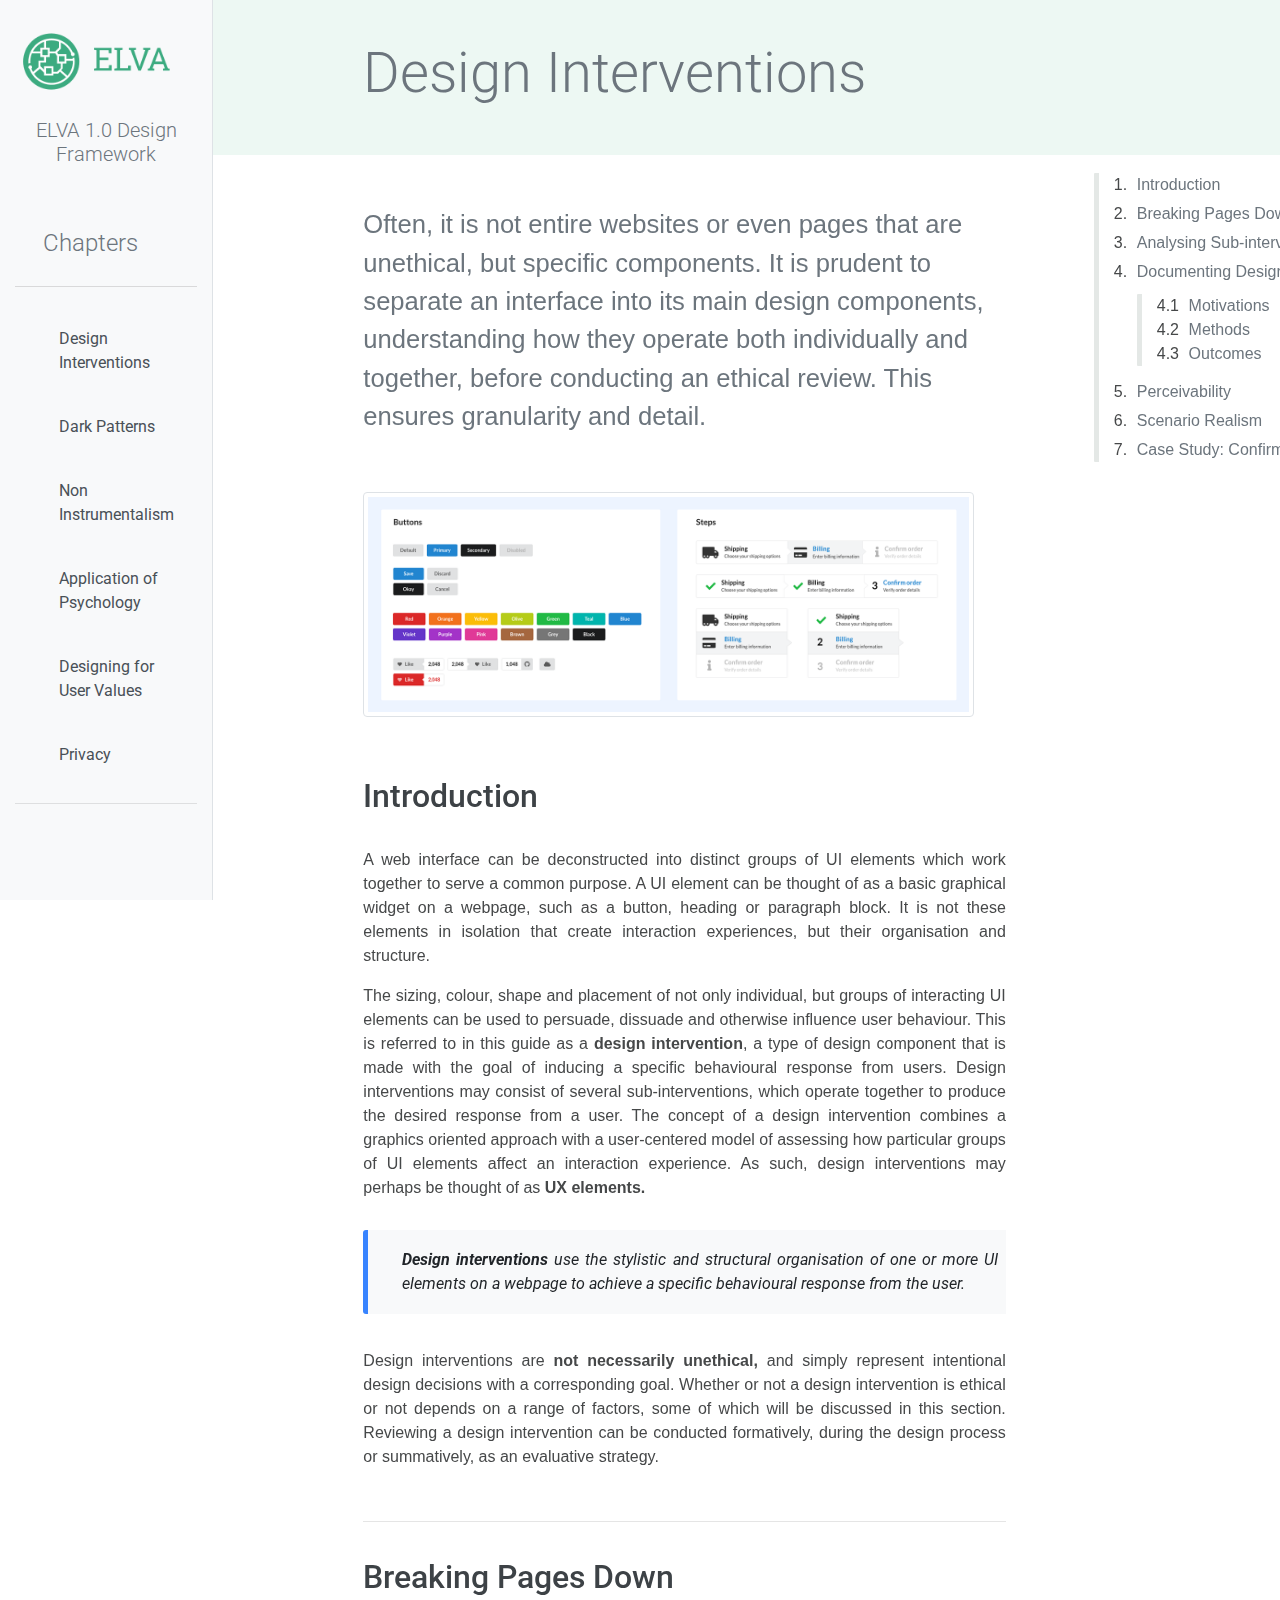
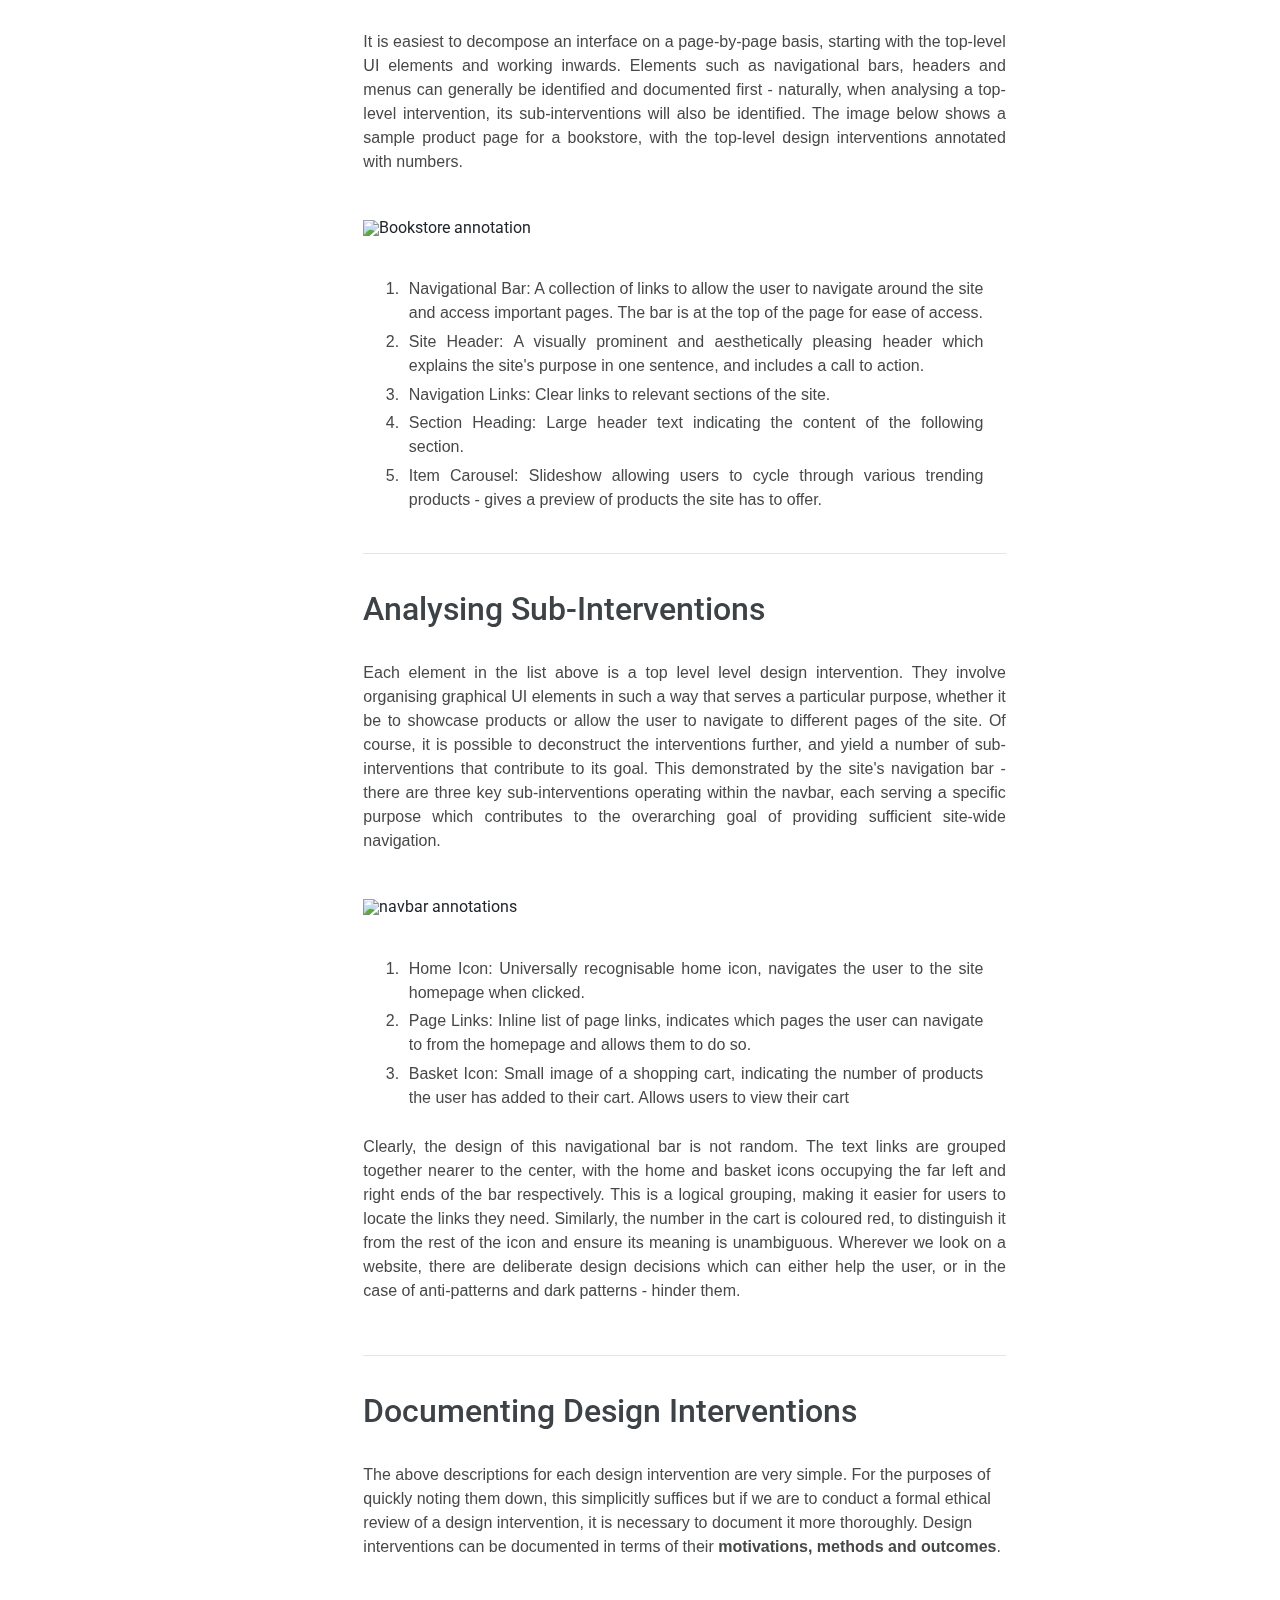
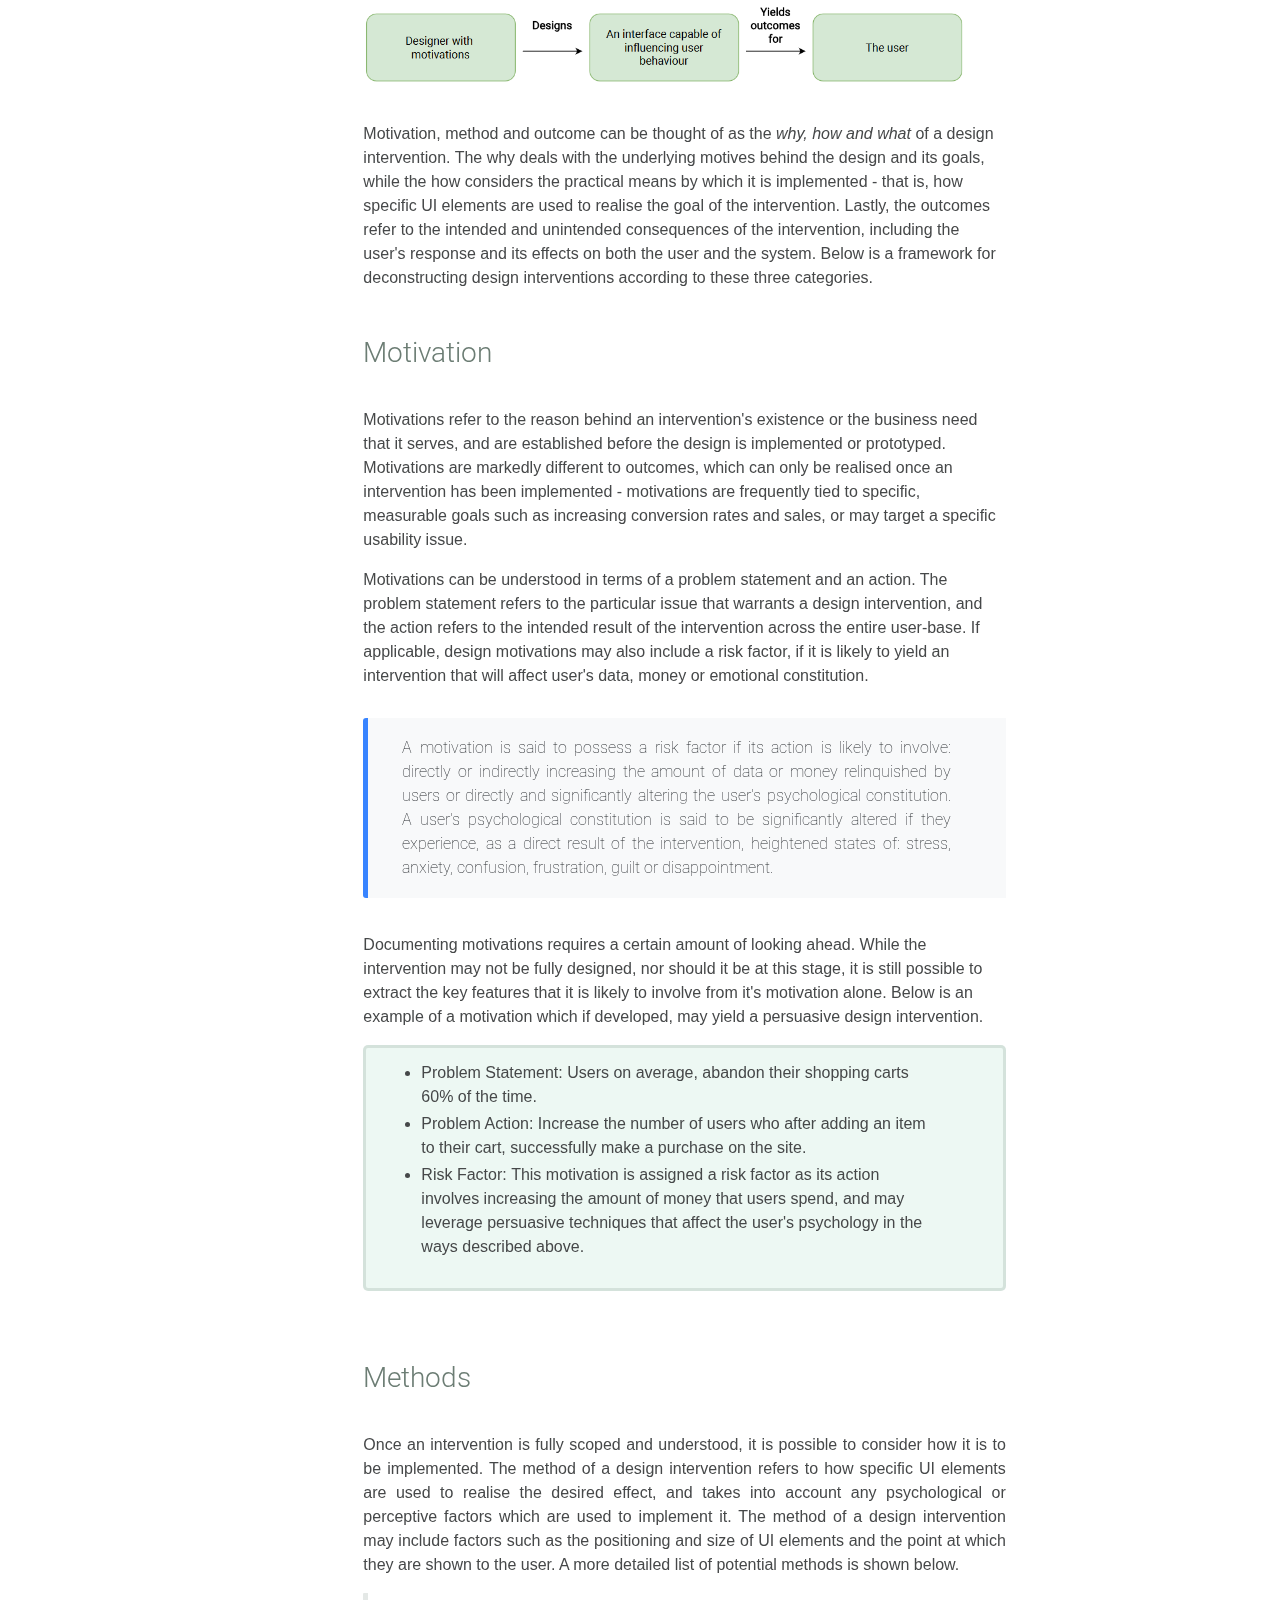
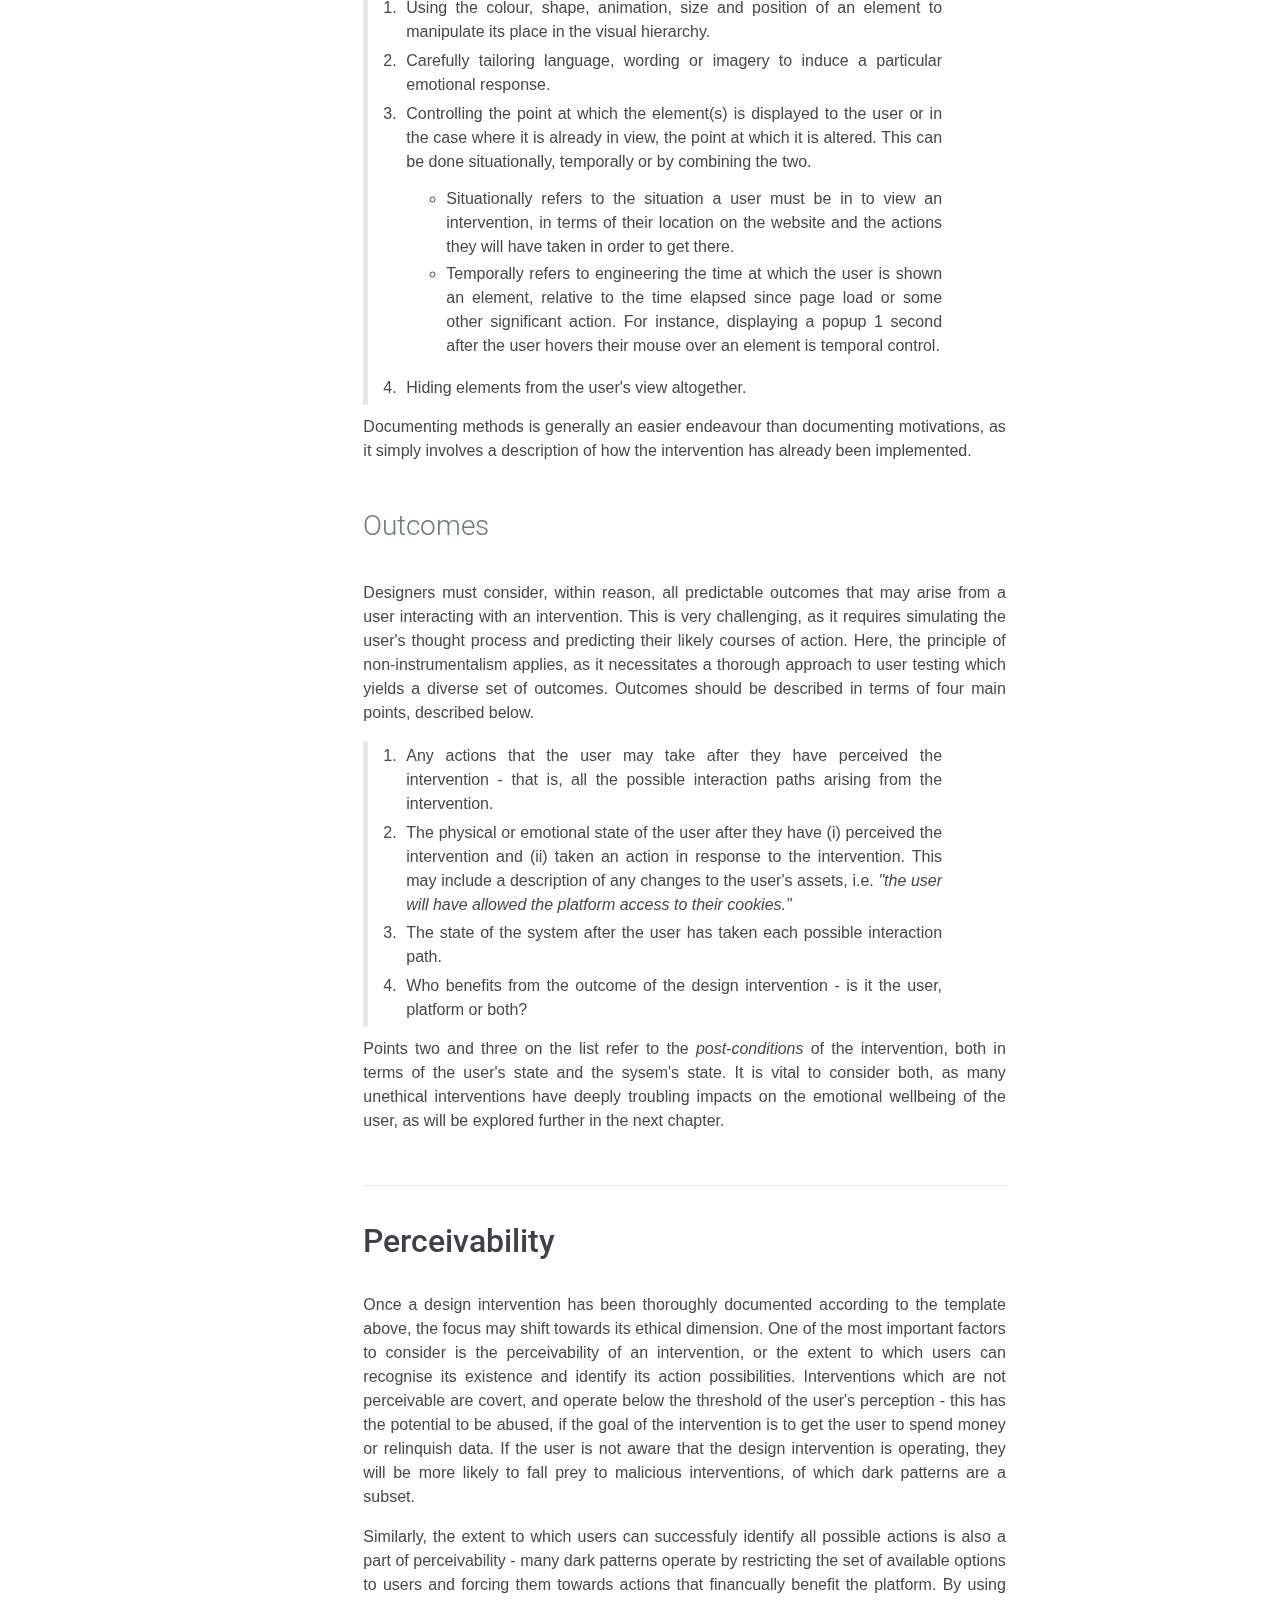
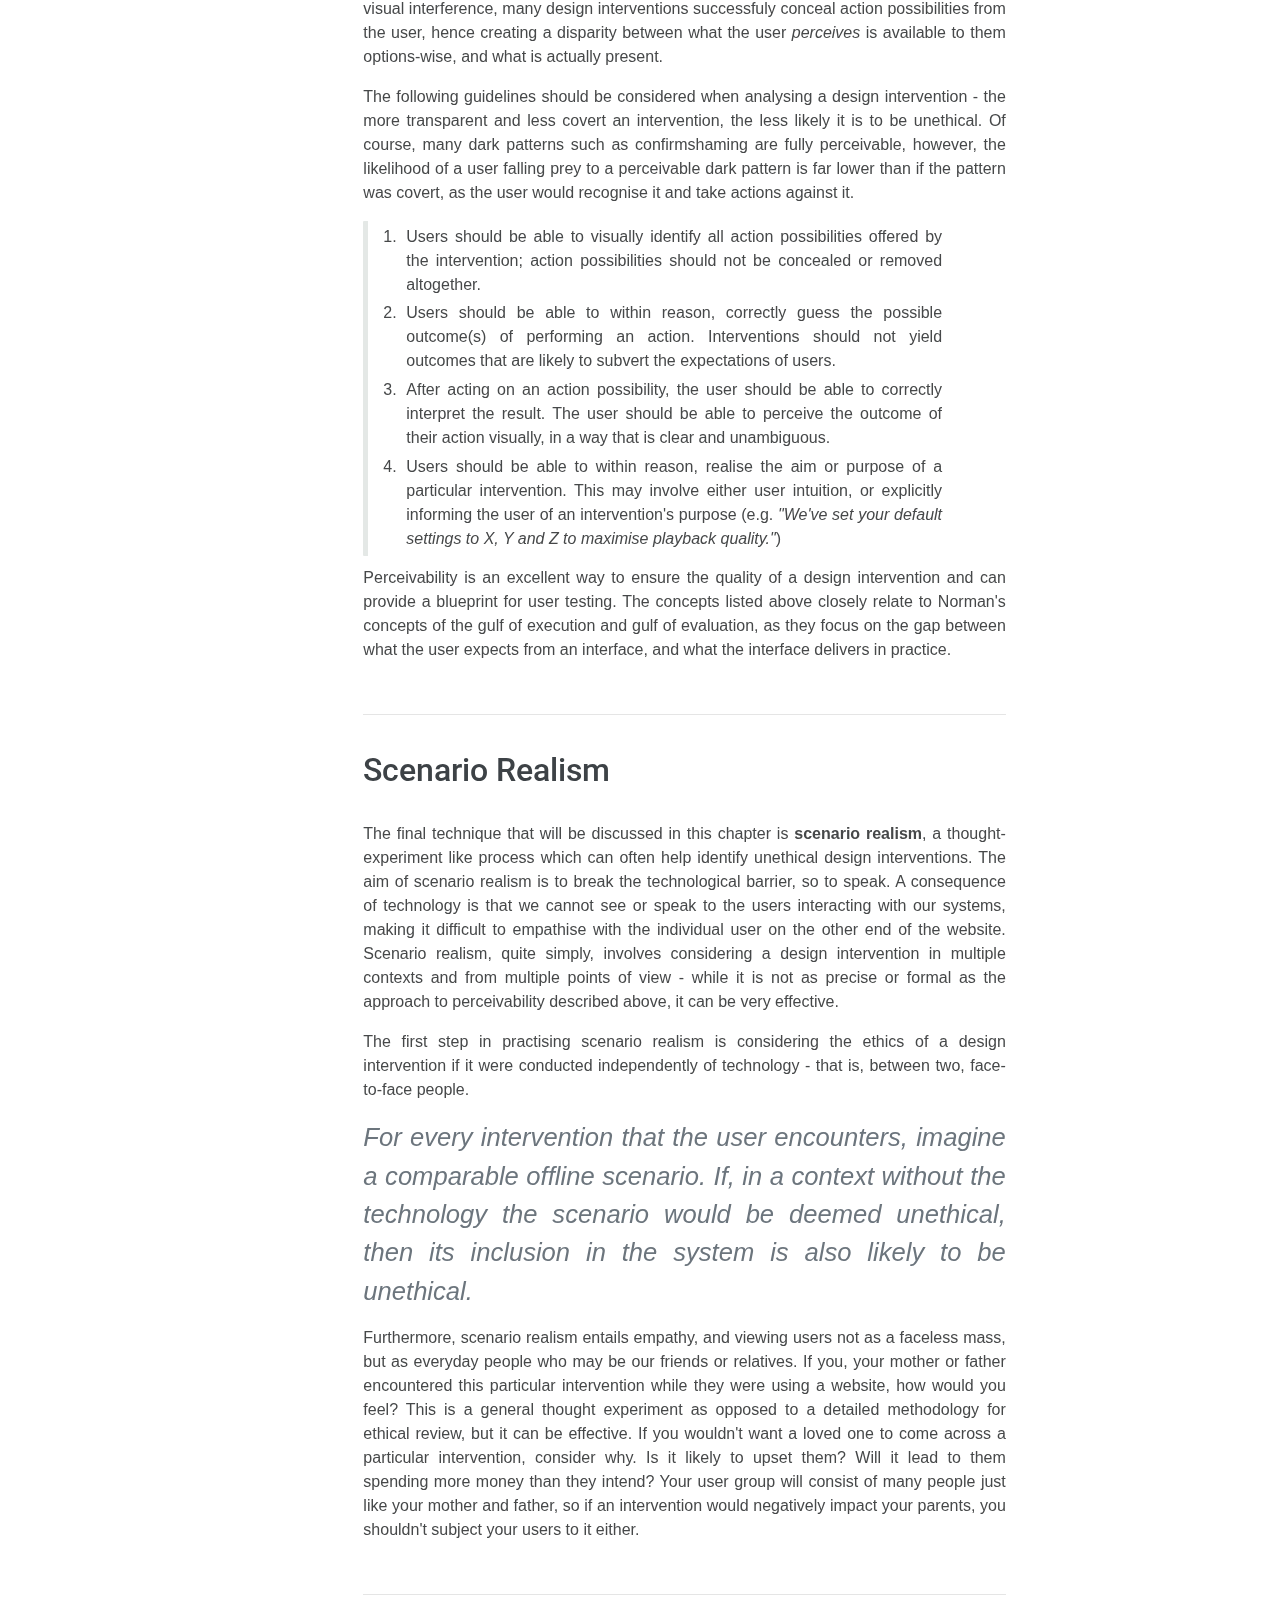
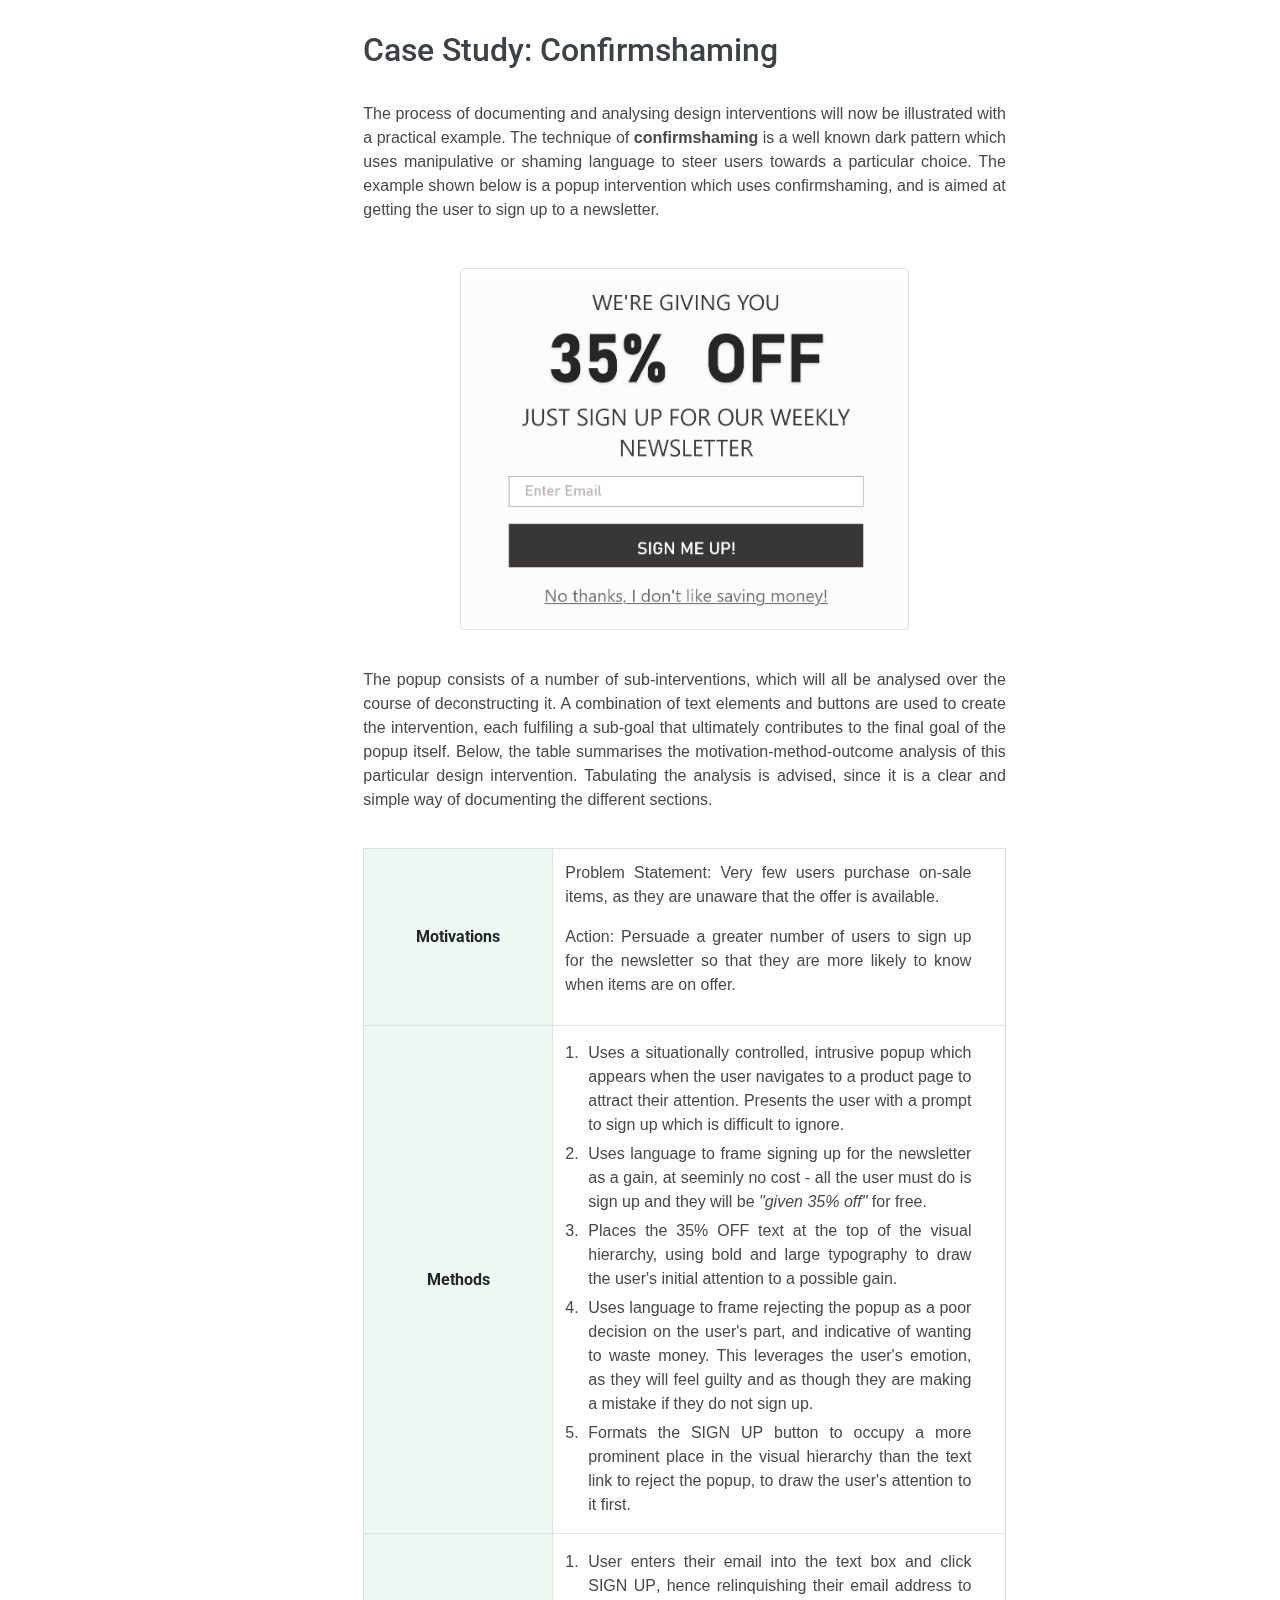
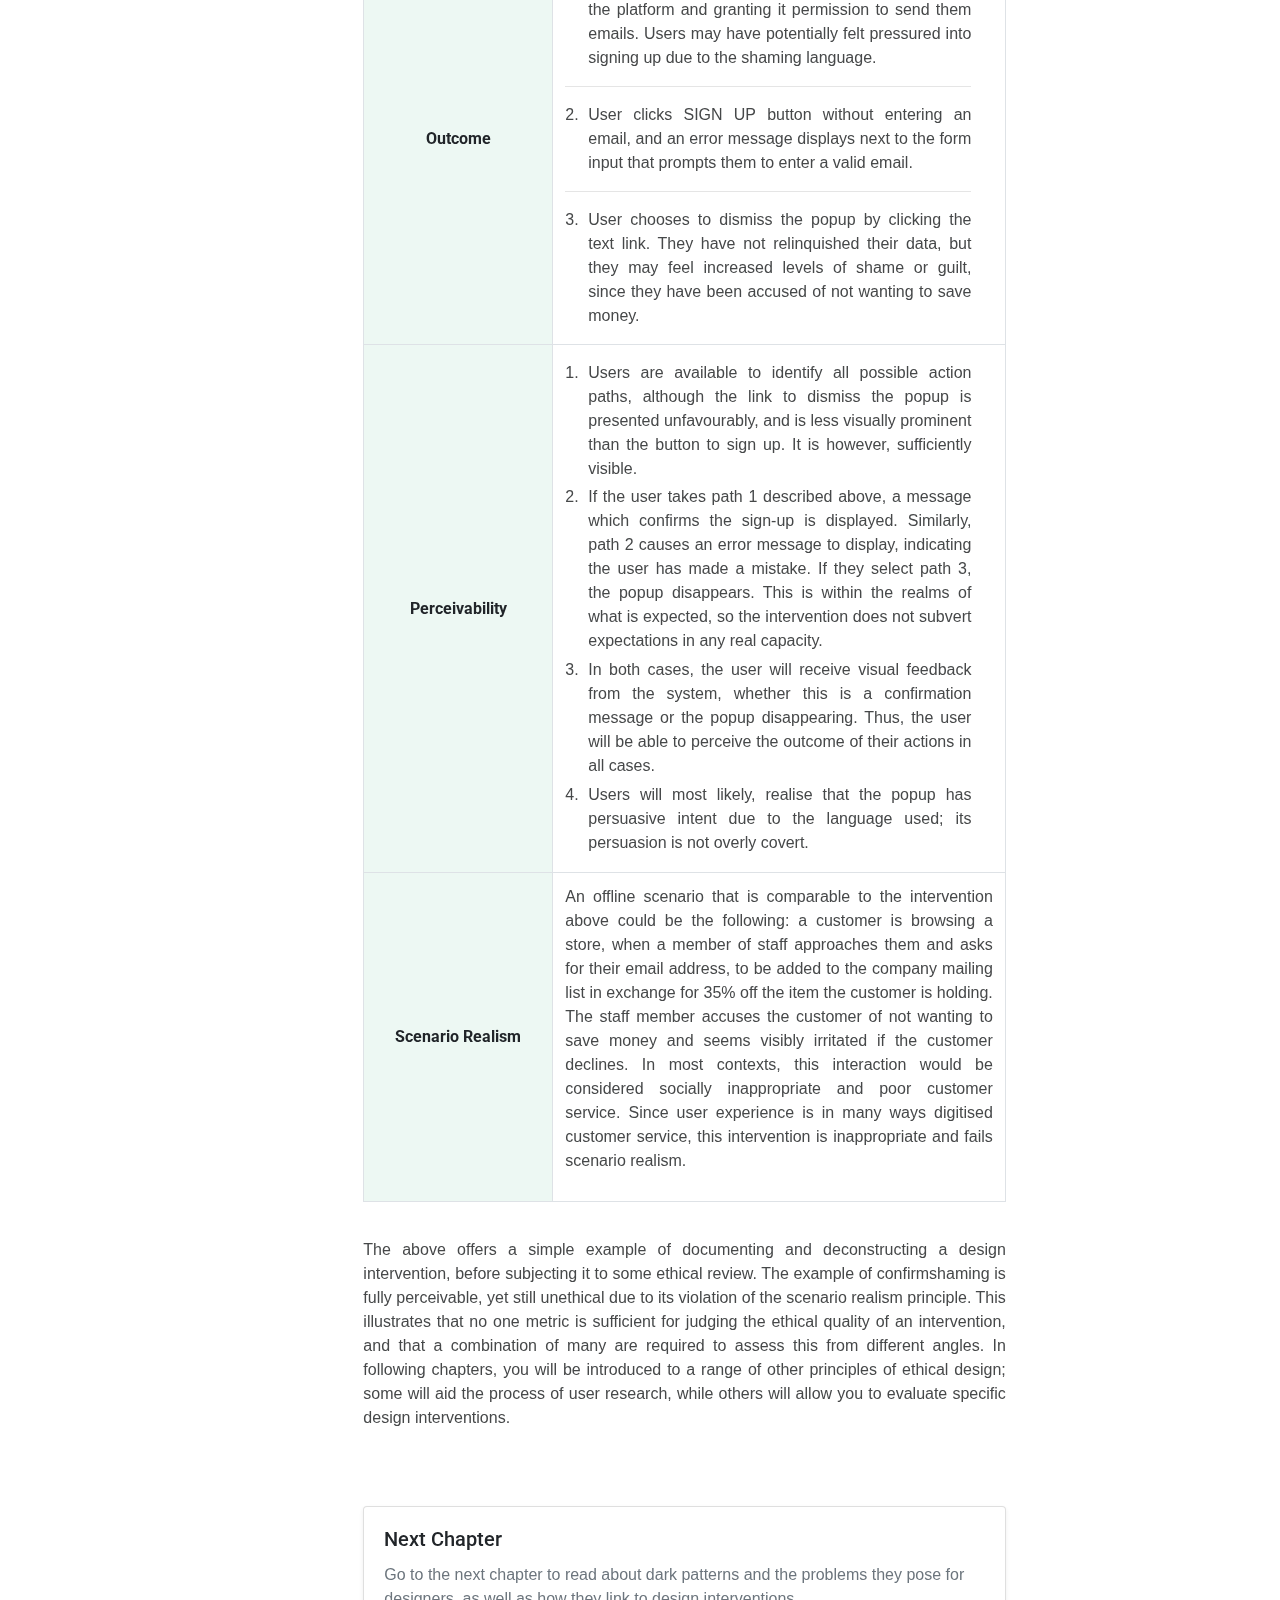
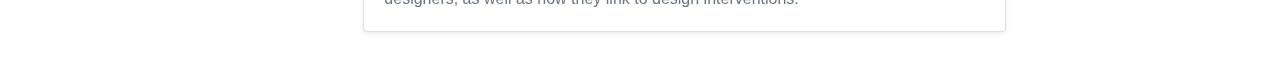
==== commit 03092c22: "fixed casing on image paths" ====
--- a/fundamentals/intro.html
+++ b/fundamentals/intro.html
@@ -141,7 +141,7 @@
                                         <p> The above descriptions for each design intervention are very simple. For the purposes of quickly noting them down, this simplicitly suffices but if we are to conduct a formal ethical review
                                             of a design intervention, it is necessary to document it more thoroughly. Design interventions can be documented in terms of their <strong>motivations, methods and outcomes</strong>.
                                         </p>
-                                        <img class = "img-fluid" id= "inline-image" src ="../images/intro/mmo.png">
+                                        <img class = "img-fluid" id= "inline-image" src ="../images/intro/mmo.PNG">
                                         <p>
                                             Motivation, method and outcome can be thought of as the <em>why, how and what</em> of a design intervention. The why deals with the underlying motives behind the design and its goals, while the how considers the practical means
                                             by which it is implemented - that is, how specific UI elements are used to realise the goal of the intervention. Lastly, the outcomes refer to the intended and unintended consequences of the intervention, including the 
@@ -330,7 +330,7 @@
                                         </p>
 
                                         <div class = "figure d-flex justify-content-center" style = "padding-top:30px; padding-bottom:30px;">
-                                            <img src="../images/intro/confirmshaming.png" style = "width:70%" class="figure-img img-fluid img-thumbnail" alt="navbar annotations" >
+                                            <img src="../images/intro/confirmshaming.PNG" style = "width:70%" class="figure-img img-fluid img-thumbnail" alt="Confirmshaming Example" >
                                         </div>
 
                                         <p>The popup consists of a number of sub-interventions, which will all be analysed over the course of deconstructing it. A combination of text elements and buttons are used to create the intervention, each fulfiling a sub-goal 
